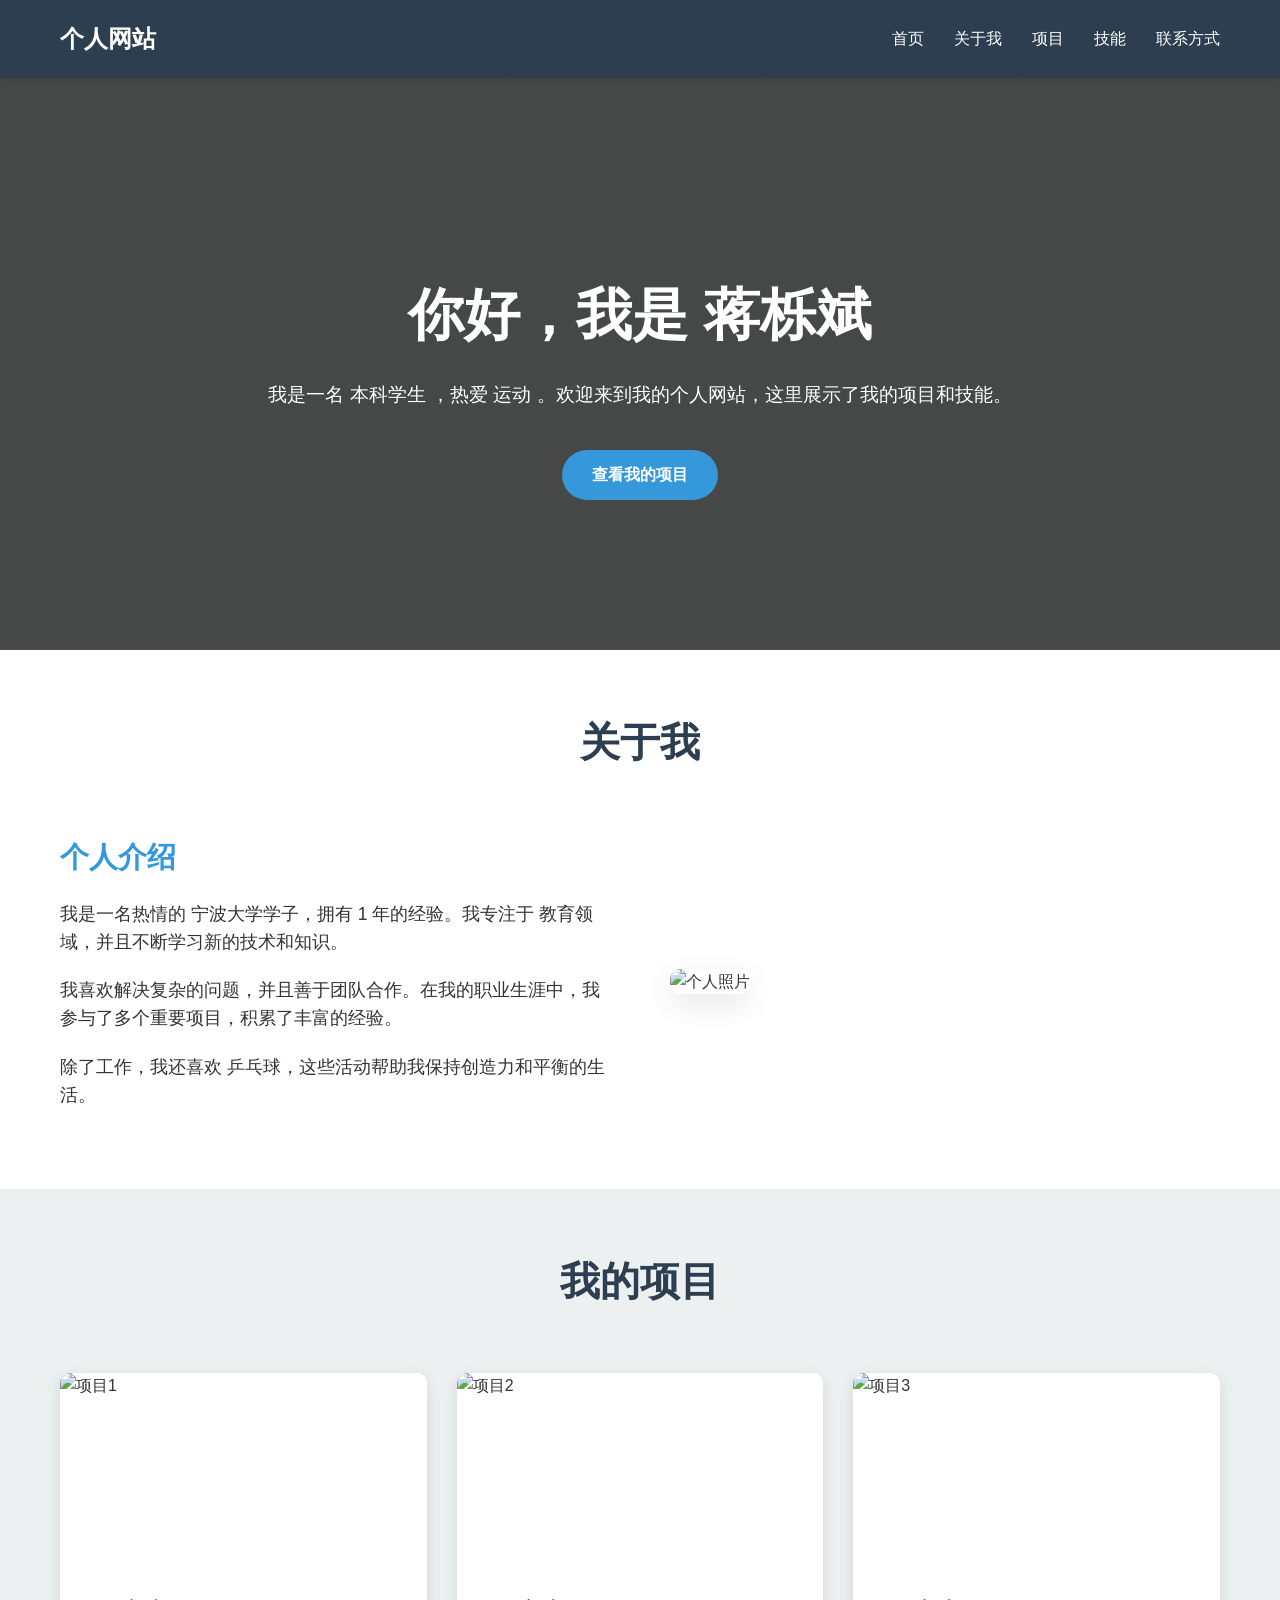
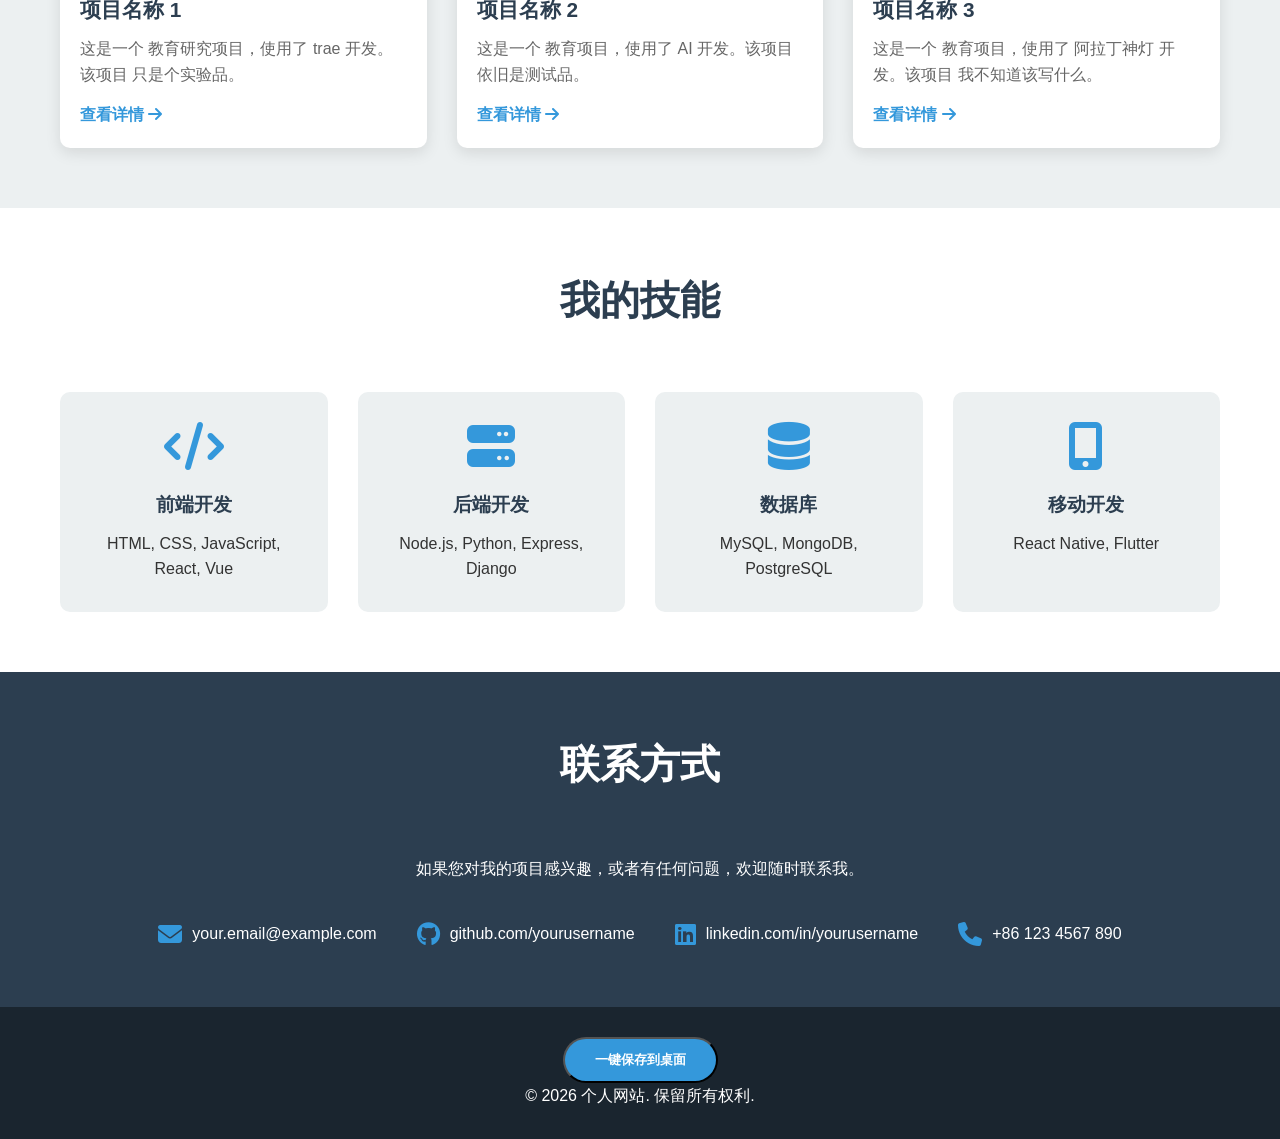
==== index.html @ dbbd9ff9 "Add files via upload" ====
<!DOCTYPE html>
<html lang="zh-CN">
<head>
    <meta charset="UTF-8">
    <meta name="viewport" content="width=device-width, initial-scale=1.0">
    <title>个人网站</title>
    <style>
        :root {
            --primary-color: #3498db;
            --secondary-color: #2ecc71;
            --dark-color: #2c3e50;
            --light-color: #ecf0f1;
            --text-color: #333;
            --section-padding: 60px 0;
        }
        * {
            margin: 0;
            padding: 0;
            box-sizing: border-box;
        }
        body {
            font-family: 'Segoe UI', Tahoma, Geneva, Verdana, sans-serif;
            line-height: 1.6;
            color: var(--text-color);
            background-color: var(--light-color);
        }
        .container {
            max-width: 1200px;
            margin: 0 auto;
            padding: 0 20px;
        }
        header {
            background-color: var(--dark-color);
            color: white;
            padding: 20px 0;
            position: fixed;
            width: 100%;
            top: 0;
            z-index: 1000;
            box-shadow: 0 2px 10px rgba(0,0,0,0.1);
        }
        nav {
            display: flex;
            justify-content: space-between;
            align-items: center;
        }
        .logo {
            font-size: 1.5rem;
            font-weight: bold;
        }
        .nav-links {
            display: flex;
            list-style: none;
        }
        .nav-links li {
            margin-left: 30px;
        }
        .nav-links a {
            color: white;
            text-decoration: none;
            transition: color 0.3s ease;
        }
        .nav-links a:hover {
            color: var(--primary-color);
        }
        .hero {
            background: linear-gradient(rgba(0,0,0,0.7), rgba(0,0,0,0.7)), url('https://trae-api-cn.mchost.guru/api/ide/v1/text_to_image?prompt=modern%20minimalist%20personal%20website%20background&image_size=landscape_16_9');
            background-size: cover;
            background-position: center;
            color: white;
            text-align: center;
            padding: 200px 0 150px;
            margin-top: 70px;
        }
        .hero h1 {
            font-size: 3.5rem;
            margin-bottom: 20px;
        }
        .hero p {
            font-size: 1.2rem;
            margin-bottom: 40px;
            max-width: 800px;
            margin-left: auto;
            margin-right: auto;
        }
        .btn {
            display: inline-block;
            background-color: var(--primary-color);
            color: white;
            padding: 12px 30px;
            border-radius: 50px;
            text-decoration: none;
            font-weight: bold;
            transition: all 0.3s ease;
        }
        .btn:hover {
            background-color: #2980b9;
            transform: translateY(-3px);
            box-shadow: 0 5px 15px rgba(0,0,0,0.2);
        }
        section {
            padding: var(--section-padding);
        }
        .section-title {
            text-align: center;
            font-size: 2.5rem;
            margin-bottom: 60px;
            color: var(--dark-color);
        }
        .about {
            background-color: white;
        }
        .about-content {
            display: flex;
            align-items: center;
            gap: 60px;
        }
        .about-text {
            flex: 1;
        }
        .about-text h3 {
            font-size: 1.8rem;
            margin-bottom: 20px;
            color: var(--primary-color);
        }
        .about-text p {
            margin-bottom: 20px;
            font-size: 1.1rem;
        }
        .about-image {
            flex: 1;
        }
        .about-image img {
            width: 100%;
            border-radius: 10px;
            box-shadow: 0 10px 30px rgba(0,0,0,0.1);
        }
        .projects {
            background-color: var(--light-color);
        }
        .projects-grid {
            display: grid;
            grid-template-columns: repeat(auto-fit, minmax(300px, 1fr));
            gap: 30px;
        }
        .project-card {
            background-color: white;
            border-radius: 10px;
            overflow: hidden;
            box-shadow: 0 5px 15px rgba(0,0,0,0.1);
            transition: transform 0.3s ease;
        }
        .project-card:hover {
            transform: translateY(-10px);
        }
        .project-image {
            height: 200px;
            overflow: hidden;
        }
        .project-image img {
            width: 100%;
            height: 100%;
            object-fit: cover;
            transition: transform 0.3s ease;
        }
        .project-card:hover .project-image img {
            transform: scale(1.1);
        }
        .project-content {
            padding: 20px;
        }
        .project-content h3 {
            font-size: 1.3rem;
            margin-bottom: 10px;
            color: var(--dark-color);
        }
        .project-content p {
            margin-bottom: 15px;
            color: #666;
        }
        .project-link {
            display: inline-block;
            color: var(--primary-color);
            text-decoration: none;
            font-weight: bold;
            transition: color 0.3s ease;
        }
        .project-link:hover {
            color: #2980b9;
        }
        .skills {
            background-color: white;
        }
        .skills-grid {
            display: grid;
            grid-template-columns: repeat(auto-fit, minmax(200px, 1fr));
            gap: 30px;
        }
        .skill-card {
            background-color: var(--light-color);
            padding: 30px;
            border-radius: 10px;
            text-align: center;
            transition: transform 0.3s ease;
        }
        .skill-card:hover {
            transform: translateY(-5px);
            box-shadow: 0 5px 15px rgba(0,0,0,0.1);
        }
        .skill-card i {
            font-size: 3rem;
            color: var(--primary-color);
            margin-bottom: 20px;
        }
        .skill-card h3 {
            font-size: 1.2rem;
            margin-bottom: 10px;
            color: var(--dark-color);
        }
        .contact {
            background-color: var(--dark-color);
            color: white;
            text-align: center;
        }
        .contact .section-title {
            color: white;
        }
        .contact-info {
            display: flex;
            justify-content: center;
            gap: 40px;
            margin-top: 40px;
            flex-wrap: wrap;
        }
        .contact-item {
            display: flex;
            align-items: center;
            gap: 10px;
        }
        .contact-item i {
            font-size: 1.5rem;
            color: var(--primary-color);
        }
        .contact-item a {
            color: white;
            text-decoration: none;
            transition: color 0.3s ease;
        }
        .contact-item a:hover {
            color: var(--primary-color);
        }
        footer {
            background-color: #1a252f;
            color: white;
            text-align: center;
            padding: 30px 0;
        }
        @media (max-width: 768px) {
            .nav-links {
                display: none;
            }
            .hero h1 {
                font-size: 2.5rem;
            }
            .about-content {
                flex-direction: column;
                text-align: center;
            }
            .contact-info {
                flex-direction: column;
                align-items: center;
            }
        }
    </style>
    <link rel="stylesheet" href="https://cdnjs.cloudflare.com/ajax/libs/font-awesome/6.4.0/css/all.min.css">
</head>
<body>
    <header>
        <nav class="container">
            <div class="logo">个人网站</div>
            <ul class="nav-links">
                <li><a href="#home">首页</a></li>
                <li><a href="#about">关于我</a></li>
                <li><a href="#projects">项目</a></li>
                <li><a href="#skills">技能</a></li>
                <li><a href="#contact">联系方式</a></li>
            </ul>
        </nav>
    </header>

    <section id="home" class="hero">
        <div class="container">
            <h1>你好，我是 蒋栎斌 </h1>
            <p>我是一名 本科学生 ，热爱 运动 。欢迎来到我的个人网站，这里展示了我的项目和技能。</p>
            <a href="#projects" class="btn">查看我的项目</a>
        </div>
    </section>

    <section id="about" class="about">
        <div class="container">
            <h2 class="section-title">关于我</h2>
            <div class="about-content">
                <div class="about-text">
                    <h3>个人介绍</h3>
                    <p>我是一名热情的 宁波大学学子，拥有 1 年的经验。我专注于 教育领域，并且不断学习新的技术和知识。</p>
                    <p>我喜欢解决复杂的问题，并且善于团队合作。在我的职业生涯中，我参与了多个重要项目，积累了丰富的经验。</p>
                    <p>除了工作，我还喜欢 乒乓球，这些活动帮助我保持创造力和平衡的生活。</p>
                </div>
                <div class="about-image">
                    <img src="https://trae-api-cn.mchost.guru/api/ide/v1/text_to_image?prompt=professional%20portrait%20of%20a%20developer&image_size=square" alt="个人照片">
                </div>
            </div>
        </div>
    </section>

    <section id="projects" class="projects">
        <div class="container">
            <h2 class="section-title">我的项目</h2>
            <div class="projects-grid">
                <div class="project-card">
                    <div class="project-image">
                        <img src="https://trae-api-cn.mchost.guru/api/ide/v1/text_to_image?prompt=web%20development%20project%20screenshot&image_size=landscape_4_3" alt="项目1">
                    </div>
                    <div class="project-content">
                        <h3>项目名称 1</h3>
                        <p>这是一个 教育研究项目，使用了 trae 开发。该项目 只是个实验品。</p>
                        <a href="#" class="project-link">查看详情 <i class="fas fa-arrow-right"></i></a>
                    </div>
                </div>
                <div class="project-card">
                    <div class="project-image">
                        <img src="https://trae-api-cn.mchost.guru/api/ide/v1/text_to_image?prompt=mobile%20app%20project%20screenshot&image_size=landscape_4_3" alt="项目2">
                    </div>
                    <div class="project-content">
                        <h3>项目名称 2</h3>
                        <p>这是一个 教育项目，使用了 AI 开发。该项目 依旧是测试品。</p>
                        <a href="#" class="project-link">查看详情 <i class="fas fa-arrow-right"></i></a>
                    </div>
                </div>
                <div class="project-card">
                    <div class="project-image">
                        <img src="https://trae-api-cn.mchost.guru/api/ide/v1/text_to_image?prompt=data%20visualization%20project%20screenshot&image_size=landscape_4_3" alt="项目3">
                    </div>
                    <div class="project-content">
                        <h3>项目名称 3</h3>
                        <p>这是一个 教育项目，使用了 阿拉丁神灯 开发。该项目 我不知道该写什么。</p>
                        <a href="#" class="project-link">查看详情 <i class="fas fa-arrow-right"></i></a>
                    </div>
                </div>
            </div>
        </div>
    </section>

    <section id="skills" class="skills">
        <div class="container">
            <h2 class="section-title">我的技能</h2>
            <div class="skills-grid">
                <div class="skill-card">
                    <i class="fas fa-code"></i>
                    <h3>前端开发</h3>
                    <p>HTML, CSS, JavaScript, React, Vue</p>
                </div>
                <div class="skill-card">
                    <i class="fas fa-server"></i>
                    <h3>后端开发</h3>
                    <p>Node.js, Python, Express, Django</p>
                </div>
                <div class="skill-card">
                    <i class="fas fa-database"></i>
                    <h3>数据库</h3>
                    <p>MySQL, MongoDB, PostgreSQL</p>
                </div>
                <div class="skill-card">
                    <i class="fas fa-mobile-alt"></i>
                    <h3>移动开发</h3>
                    <p>React Native, Flutter</p>
                </div>
            </div>
        </div>
    </section>

    <section id="contact" class="contact">
        <div class="container">
            <h2 class="section-title">联系方式</h2>
            <p>如果您对我的项目感兴趣，或者有任何问题，欢迎随时联系我。</p>
            <div class="contact-info">
                <div class="contact-item">
                    <i class="fas fa-envelope"></i>
                    <a href="mailto:256000476@nbu.edu.cn">your.email@example.com</a>
                </div>
                <div class="contact-item">
                    <i class="fab fa-github"></i>
                    <a href="https://github.com/Bin-nbu" target="_blank">github.com/yourusername</a>
                </div>
                <div class="contact-item">
                    <i class="fab fa-linkedin"></i>
                    <a href="https://linkedin.com/in/yourusername" target="_blank">linkedin.com/in/yourusername</a>
                </div>
                <div class="contact-item">
                    <i class="fas fa-phone"></i>
                    <a href="tel:+8613486083712">+86 123 4567 890</a>
                </div>
            </div>
        </div>
    </section>

    <footer>
        <div class="container">
            <button id="saveToDesktop" class="btn">一键保存到桌面</button>
            <p>&copy; 2026 个人网站. 保留所有权利.</p>
        </div>
    </footer>

    <script>
        // 平滑滚动
        document.querySelectorAll('a[href^="#"]').forEach(anchor => {
            anchor.addEventListener('click', function (e) {
                e.preventDefault();
                document.querySelector(this.getAttribute('href')).scrollIntoView({
                    behavior: 'smooth'
                });
            });
        });

        // 导航栏滚动效果
        window.addEventListener('scroll', function() {
            const header = document.querySelector('header');
            if (window.scrollY > 100) {
                header.style.backgroundColor = 'rgba(44, 62, 80, 0.95)';
            } else {
                header.style.backgroundColor = 'var(--dark-color)';
            }
        });
    </script>
</body>
</html>
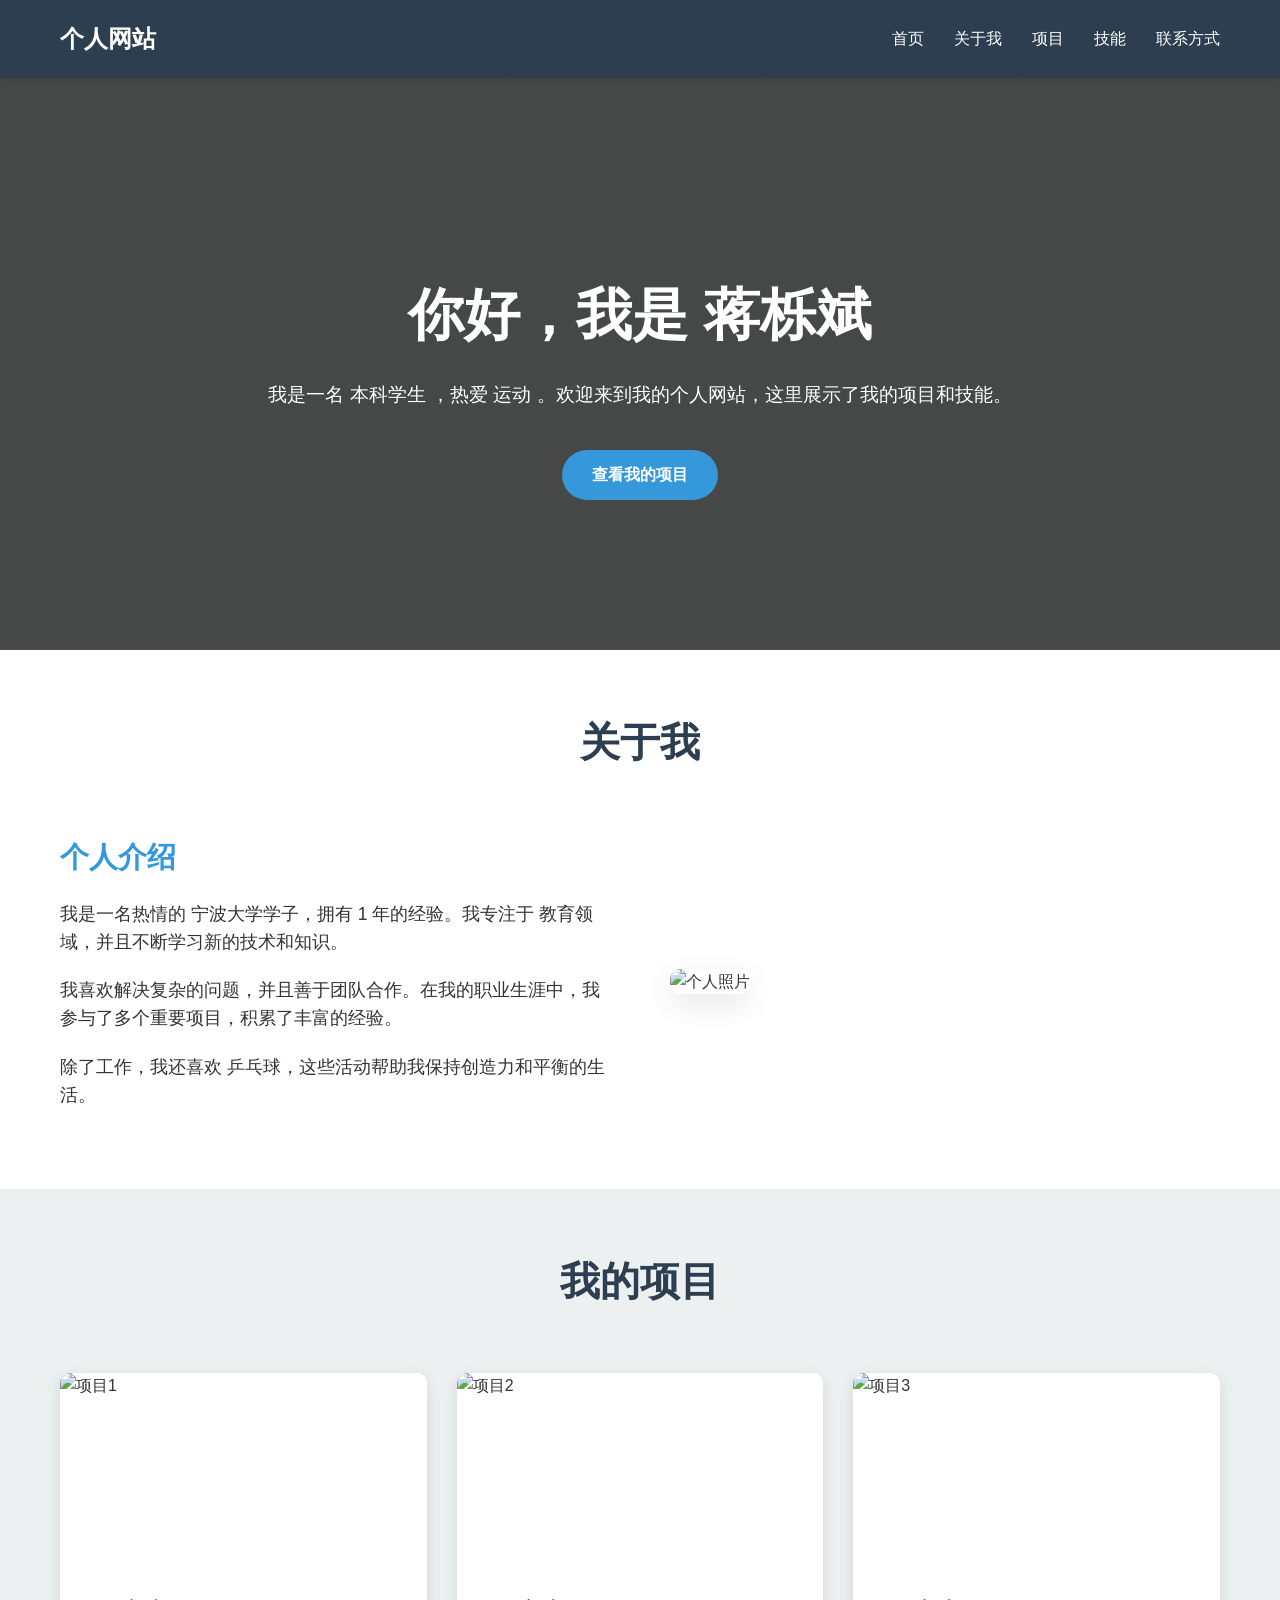
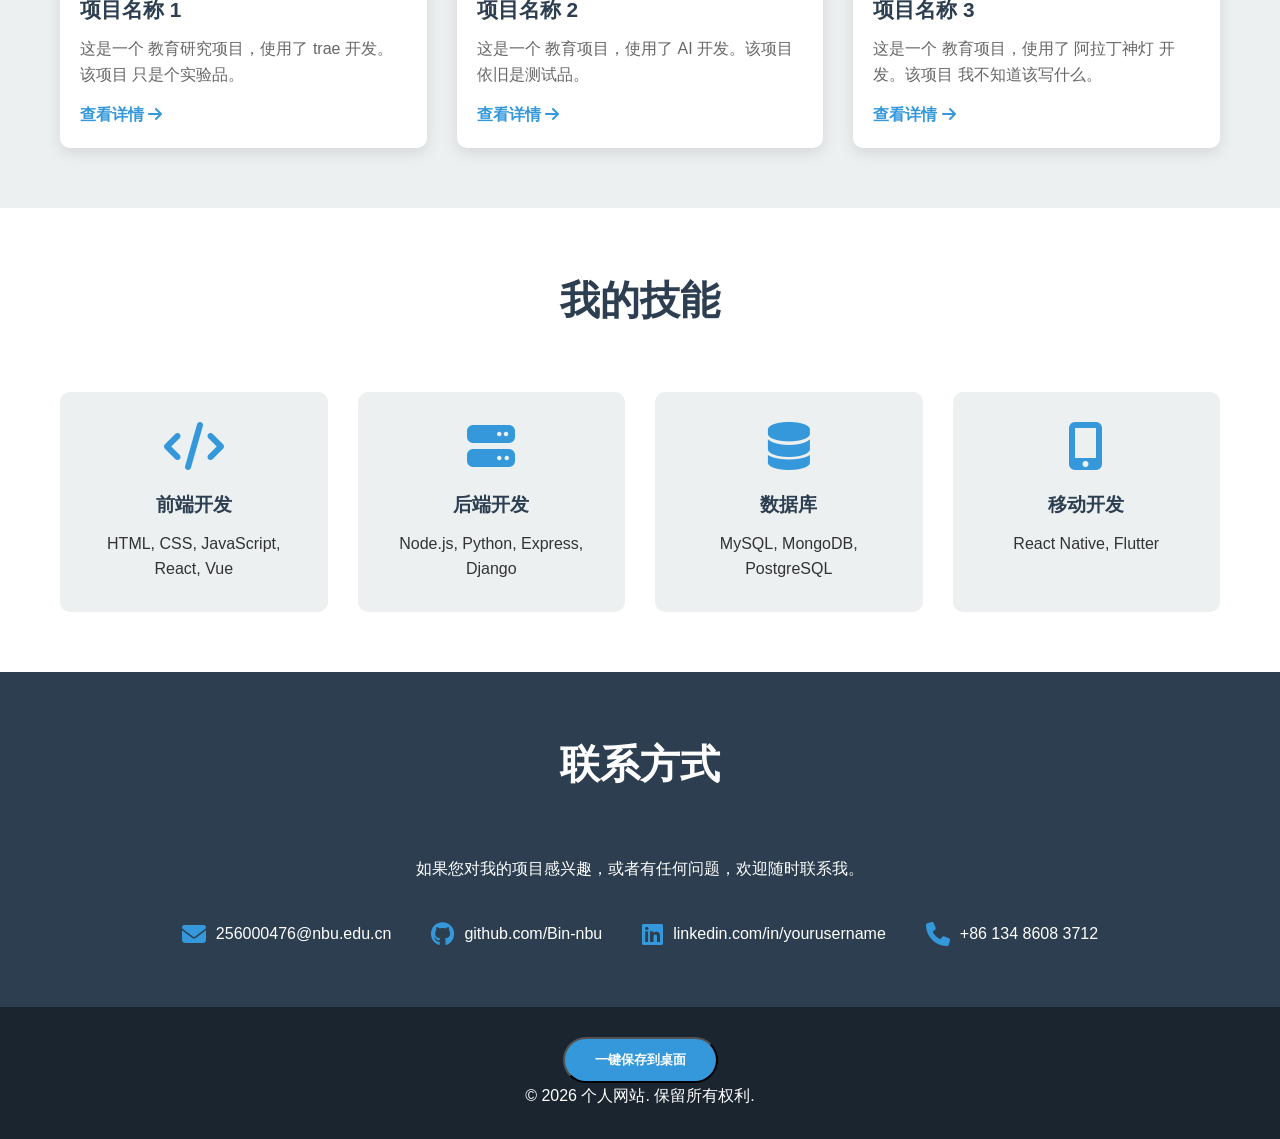
==== commit 9dc73731: "Update index.html" ====
--- a/index.html
+++ b/index.html
@@ -386,11 +386,11 @@
             <div class="contact-info">
                 <div class="contact-item">
                     <i class="fas fa-envelope"></i>
-                    <a href="mailto:256000476@nbu.edu.cn">your.email@example.com</a>
+                    <a href="mailto:your.email@example.com">256000476@nbu.edu.cn</a>
                 </div>
                 <div class="contact-item">
                     <i class="fab fa-github"></i>
-                    <a href="https://github.com/Bin-nbu" target="_blank">github.com/yourusername</a>
+                    <a href="https://github.com/yourusername" target="_blank">github.com/Bin-nbu</a>
                 </div>
                 <div class="contact-item">
                     <i class="fab fa-linkedin"></i>
@@ -398,7 +398,7 @@
                 </div>
                 <div class="contact-item">
                     <i class="fas fa-phone"></i>
-                    <a href="tel:+8613486083712">+86 123 4567 890</a>
+                    <a href="tel:+861234567890">+86 134 8608 3712</a>
                 </div>
             </div>
         </div>
@@ -433,4 +433,4 @@
         });
     </script>
 </body>
-</html>+</html>
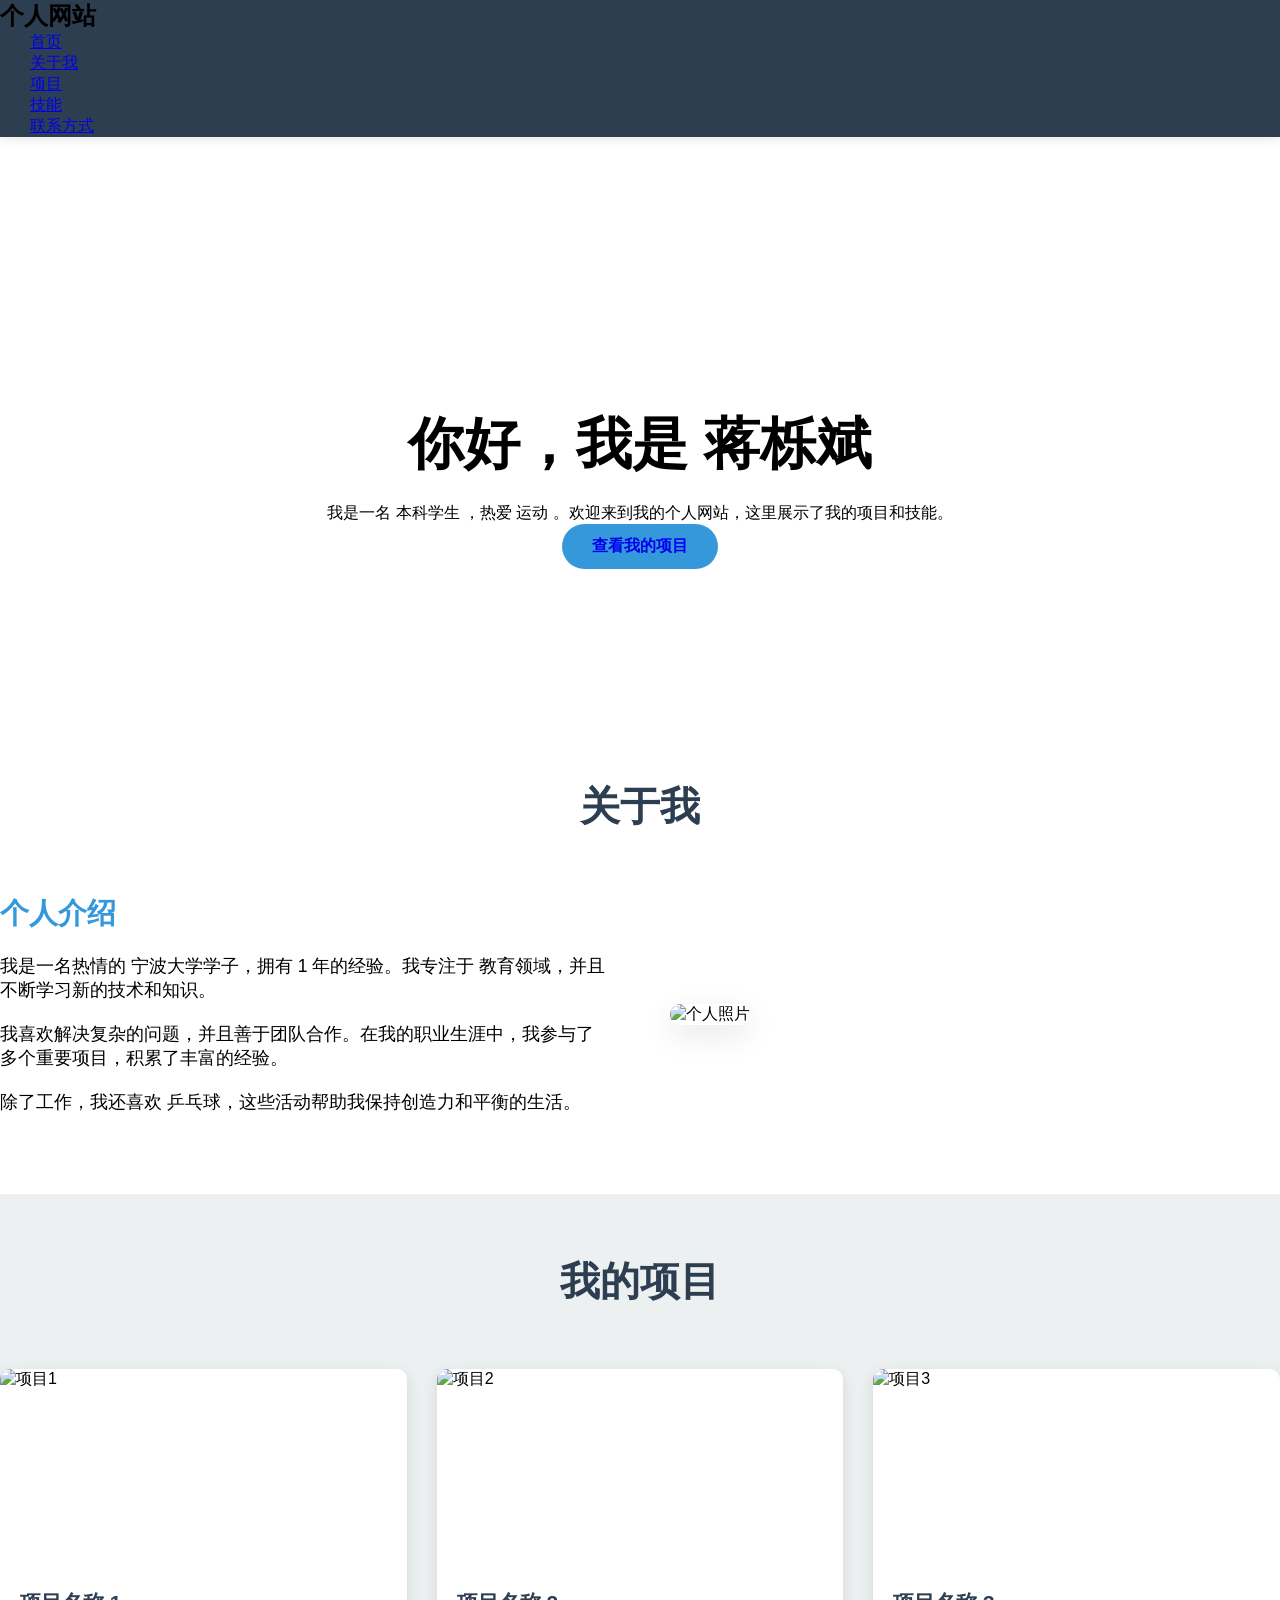
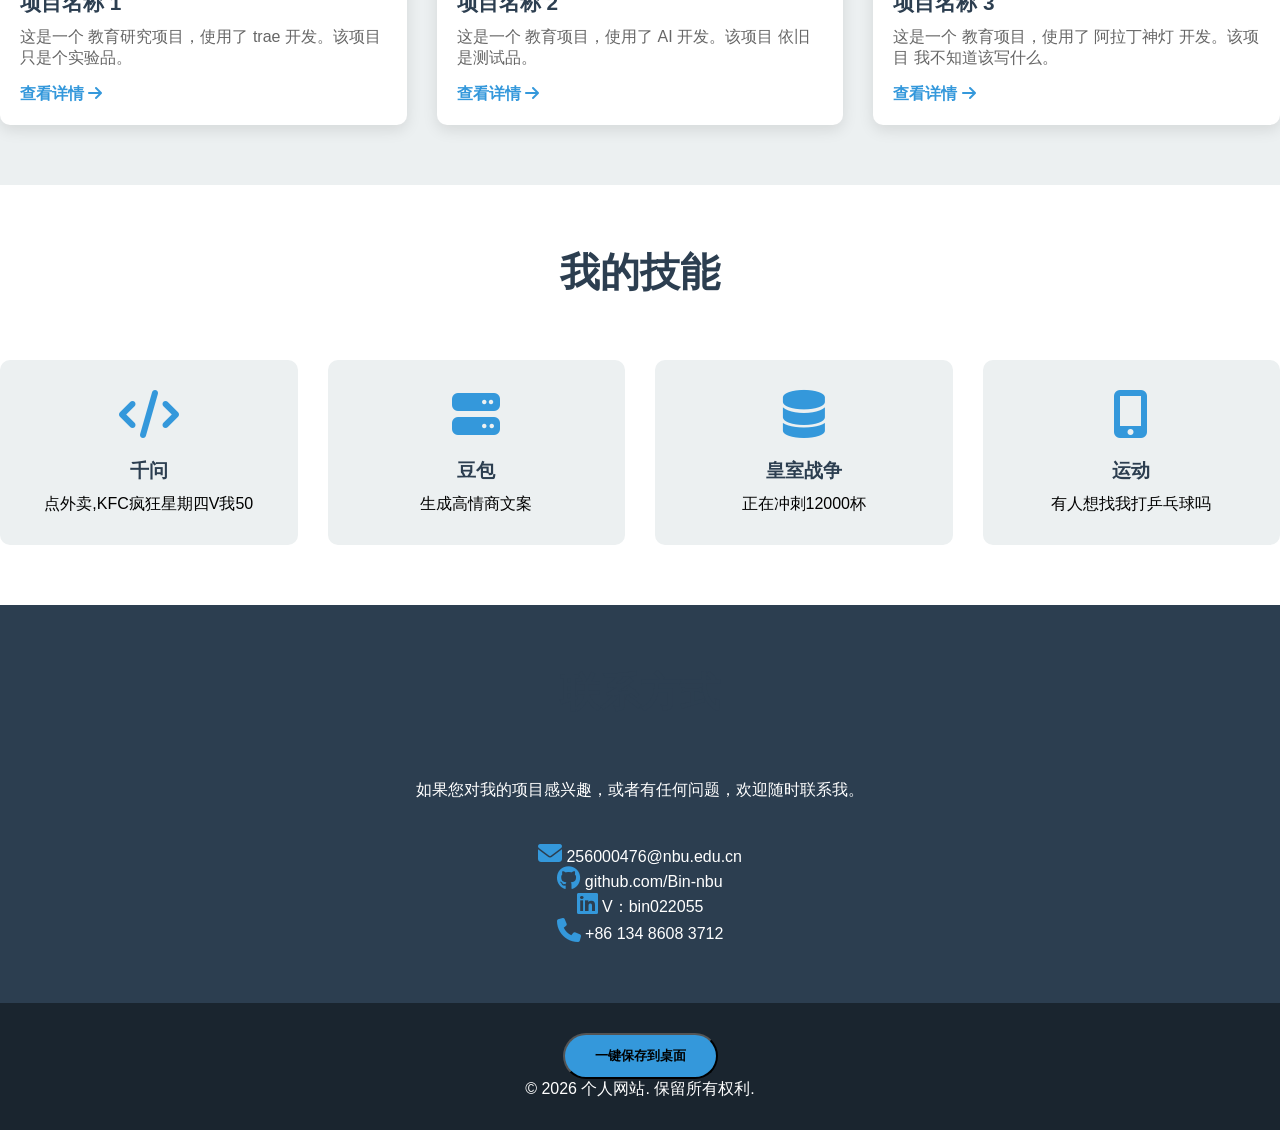
==== commit 27591240: "Update index.html" ====
--- a/index.html
+++ b/index.html
@@ -20,43 +20,43 @@
         }
         body {
             font-family: 'Segoe UI', Tahoma, Geneva, Verdana, sans-serif;
-            line-height: 1.6;
-            color: var(--text-color);
-            background-color: var(--light-color);
-        }
-        .container {
-            max-width: 1200px;
-            margin: 0 auto;
+            : 1.6;
+            颜色: var(--text-color);
+            背景颜色: var(--light-color);
+        }
+        .容器 {
+            最大宽度: 1200像素;
+            边距: 0 自动;
             padding: 0 20px;
         }
         header {
             background-color: var(--dark-color);
-            color: white;
-            padding: 20px 0;
-            position: fixed;
-            width: 100%;
-            top: 0;
+            : 白色;
+            填充: 20像素 0;
+            位置: 固定;
+            宽度: 100%;
+            顶部: 0;
             z-index: 1000;
             box-shadow: 0 2px 10px rgba(0,0,0,0.1);
         }
-        nav {
-            display: flex;
+        导航 {
+            显示: flex;
             justify-content: space-between;
-            align-items: center;
+            对齐方式: 居中;
         }
         .logo {
             font-size: 1.5rem;
             font-weight: bold;
         }
         .nav-links {
-            display: flex;
+            显示: flex;
             list-style: none;
         }
         .nav-links li {
             margin-left: 30px;
         }
-        .nav-links a {
-            color: white;
+        .导航链接 a {
+            颜色: 白色;
             text-decoration: none;
             transition: color 0.3s ease;
         }
@@ -64,10 +64,10 @@
             color: var(--primary-color);
         }
         .hero {
-            background: linear-gradient(rgba(0,0,0,0.7), rgba(0,0,0,0.7)), url('https://trae-api-cn.mchost.guru/api/ide/v1/text_to_image?prompt=modern%20minimalist%20personal%20website%20background&image_size=landscape_16_9');
+            背景: linear-gradient(rgba(0,0,0,0.7), rgba(0,0,0,0.7)), url('https://trae-api-cn.mchost.guru/api/ide/v1/text_to_image?prompt=现代简约个人网站背景&image_size=landscape_16_9');
             background-size: cover;
             background-position: center;
-            color: white;
+            颜色: 白色;
             text-align: center;
             padding: 200px 0 150px;
             margin-top: 70px;
@@ -77,16 +77,16 @@
             margin-bottom: 20px;
         }
         .hero p {
-            font-size: 1.2rem;
-            margin-bottom: 40px;
-            max-width: 800px;
+            字体大小: 1.2rem;
+            下边距: 40px;
+            最大宽度: 800px;
             margin-left: auto;
             margin-right: auto;
         }
         .btn {
             display: inline-block;
             background-color: var(--primary-color);
-            color: white;
+            颜色: 白色;
             padding: 12px 30px;
             border-radius: 50px;
             text-decoration: none;
@@ -223,18 +223,18 @@
             text-align: center;
         }
         .contact .section-title {
-            color: white;
+            颜色: 白色;
         }
         .contact-info {
-            display: flex;
+            显示: flex;
             justify-content: center;
             gap: 40px;
             margin-top: 40px;
             flex-wrap: wrap;
         }
         .contact-item {
-            display: flex;
-            align-items: center;
+            显示: flex;
+            对齐方式: 居中;
             gap: 10px;
         }
         .contact-item i {
@@ -357,23 +357,23 @@
             <div class="skills-grid">
                 <div class="skill-card">
                     <i class="fas fa-code"></i>
-                    <h3>前端开发</h3>
-                    <p>HTML, CSS, JavaScript, React, Vue</p>
+                    <h3>千问</h3>
+                    <p>点外卖,KFC疯狂星期四V我50</p>
                 </div>
                 <div class="skill-card">
                     <i class="fas fa-server"></i>
-                    <h3>后端开发</h3>
-                    <p>Node.js, Python, Express, Django</p>
+                    <h3>豆包</h3>
+                    <p>生成高情商文案</p>
                 </div>
                 <div class="skill-card">
                     <i class="fas fa-database"></i>
-                    <h3>数据库</h3>
-                    <p>MySQL, MongoDB, PostgreSQL</p>
+                    <h3>皇室战争</h3>
+                    <p>正在冲刺12000杯</p>
                 </div>
                 <div class="skill-card">
                     <i class="fas fa-mobile-alt"></i>
-                    <h3>移动开发</h3>
-                    <p>React Native, Flutter</p>
+                    <h3>运动</h3>
+                    <p>有人想找我打乒乓球吗</p>
                 </div>
             </div>
         </div>
@@ -394,7 +394,7 @@
                 </div>
                 <div class="contact-item">
                     <i class="fab fa-linkedin"></i>
-                    <a href="https://linkedin.com/in/yourusername" target="_blank">linkedin.com/in/yourusername</a>
+                    <a href="https://linkedin.com/in/yourusername" target="_blank">V：bin022055</a>
                 </div>
                 <div class="contact-item">
                     <i class="fas fa-phone"></i>
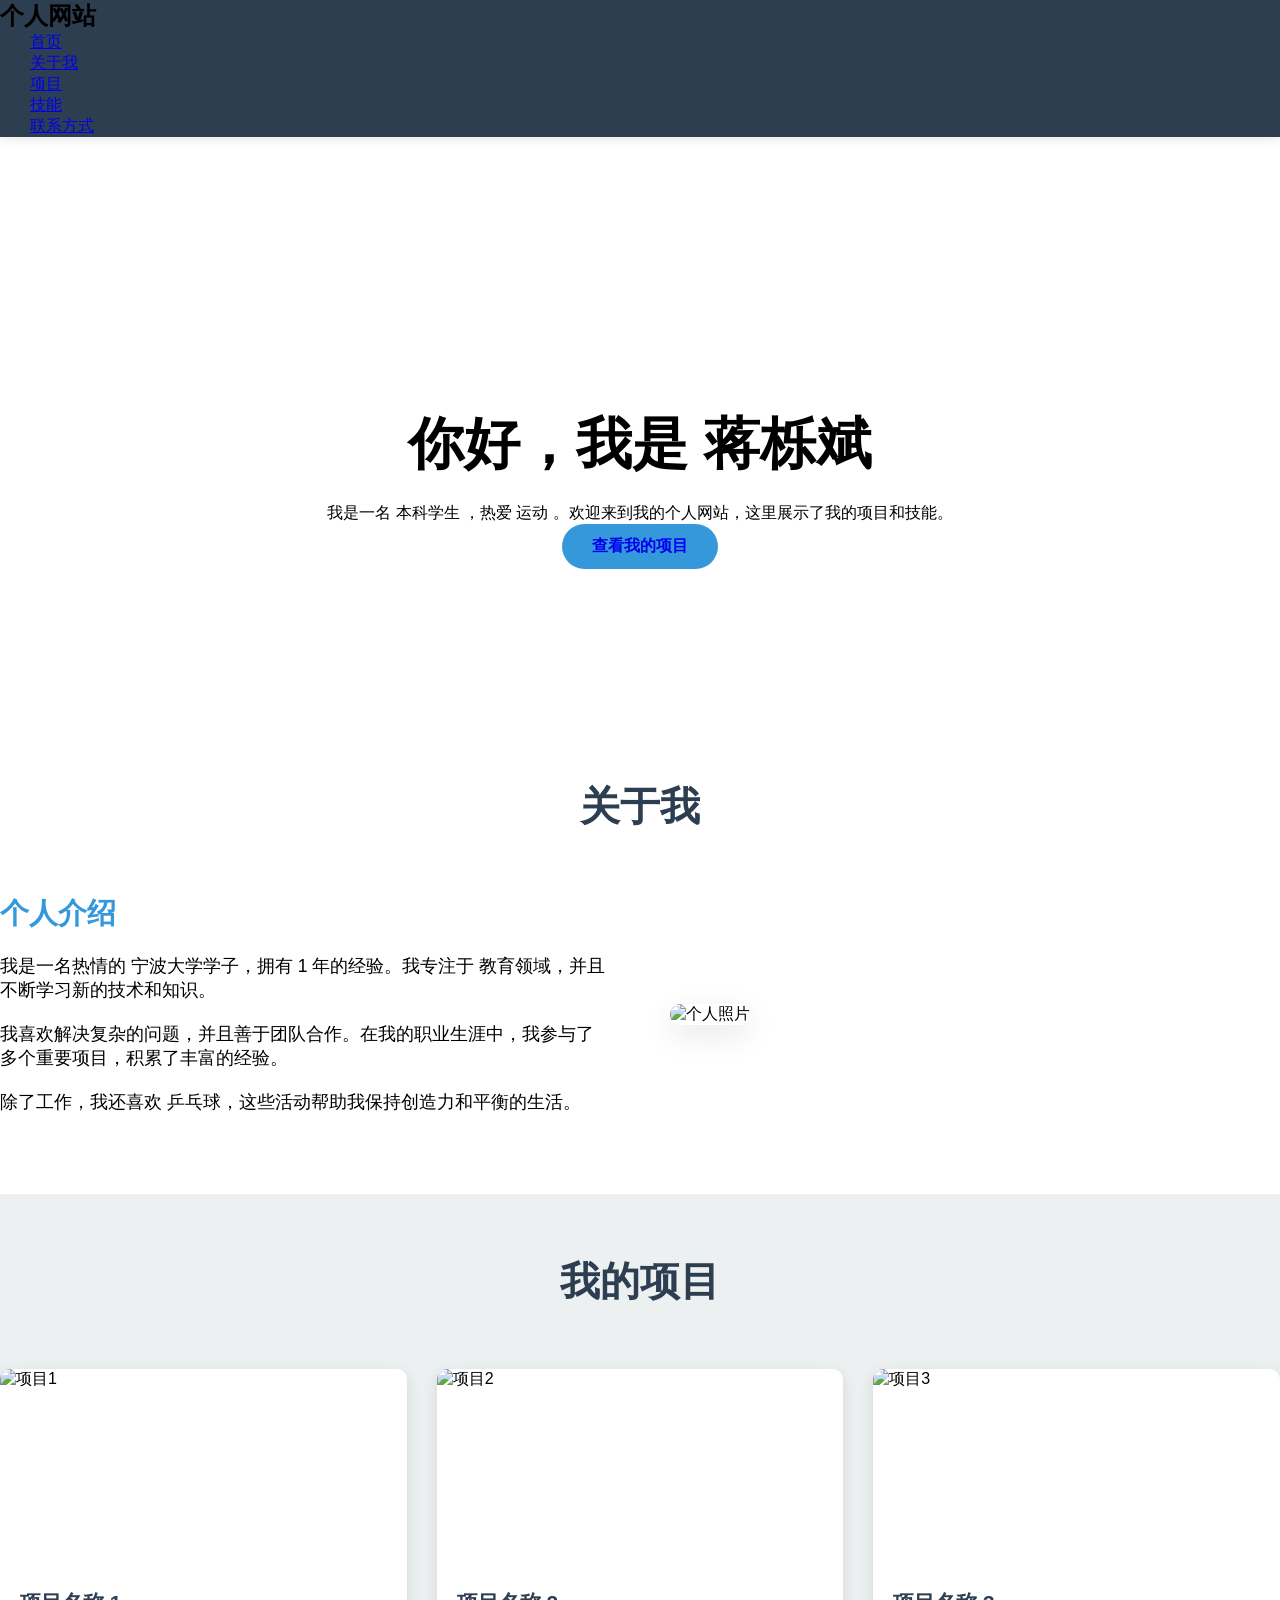
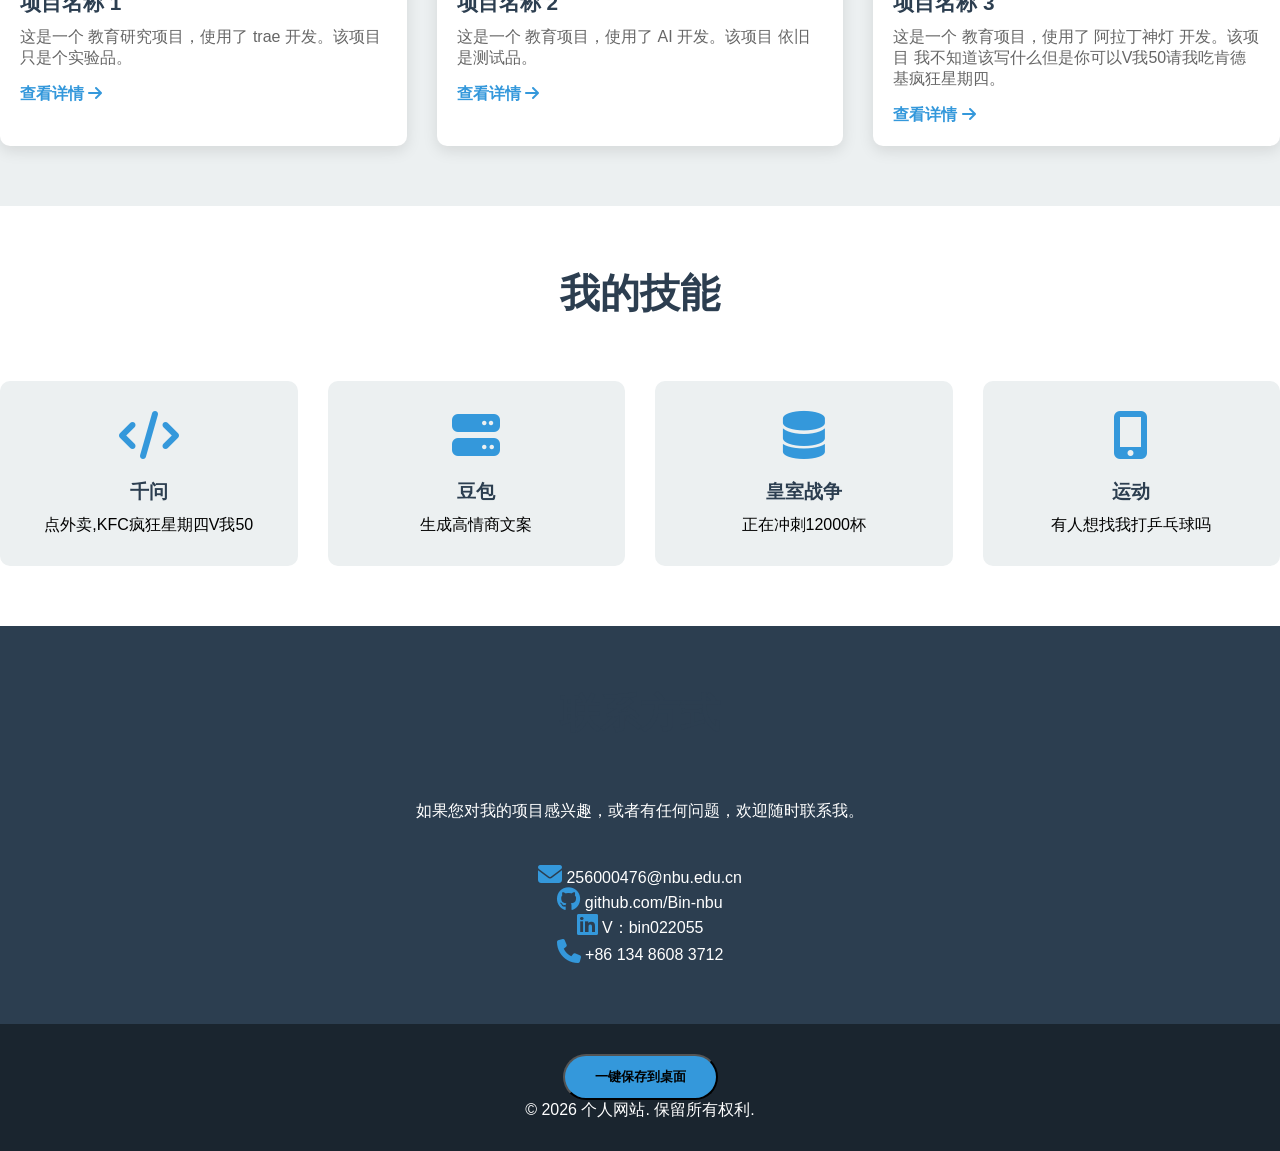
==== commit e8c15db7: "Update index.html" ====
--- a/index.html
+++ b/index.html
@@ -343,7 +343,7 @@
                     </div>
                     <div class="project-content">
                         <h3>项目名称 3</h3>
-                        <p>这是一个 教育项目，使用了 阿拉丁神灯 开发。该项目 我不知道该写什么。</p>
+                        <p>这是一个 教育项目，使用了 阿拉丁神灯 开发。该项目 我不知道该写什么但是你可以V我50请我吃肯德基疯狂星期四。</p>
                         <a href="#" class="project-link">查看详情 <i class="fas fa-arrow-right"></i></a>
                     </div>
                 </div>
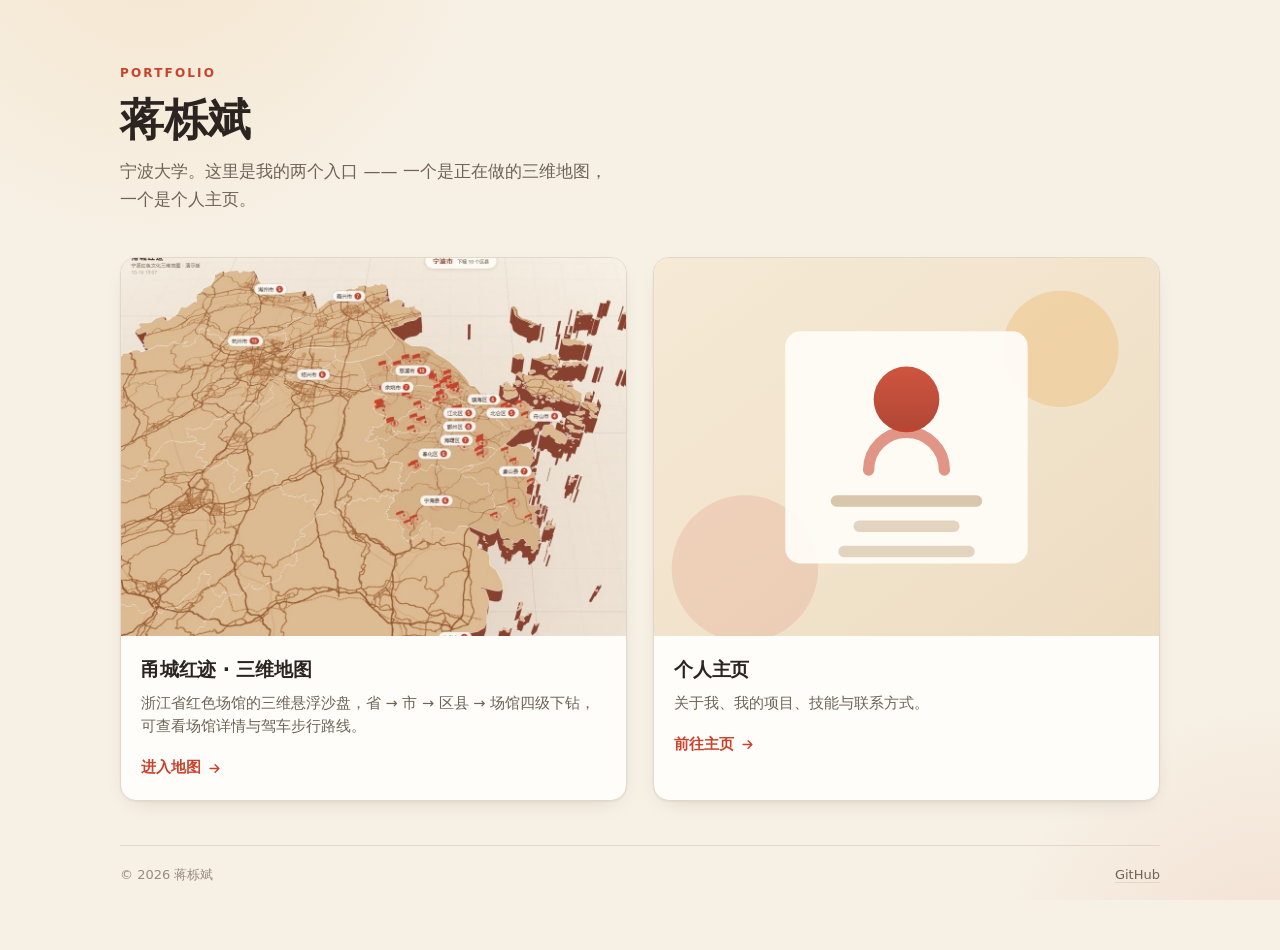
==== commit 8aeaabc8: "新增个人站入口页，并把三维地图与个人主页接进去" ====
--- a/index.html
+++ b/index.html
@@ -1,436 +1,267 @@
-<!DOCTYPE html>
-<html lang="zh-CN">
-<head>
-    <meta charset="UTF-8">
-    <meta name="viewport" content="width=device-width, initial-scale=1.0">
-    <title>个人网站</title>
-    <style>
-        :root {
-            --primary-color: #3498db;
-            --secondary-color: #2ecc71;
-            --dark-color: #2c3e50;
-            --light-color: #ecf0f1;
-            --text-color: #333;
-            --section-padding: 60px 0;
-        }
-        * {
-            margin: 0;
-            padding: 0;
-            box-sizing: border-box;
-        }
-        body {
-            font-family: 'Segoe UI', Tahoma, Geneva, Verdana, sans-serif;
-            : 1.6;
-            颜色: var(--text-color);
-            背景颜色: var(--light-color);
-        }
-        .容器 {
-            最大宽度: 1200像素;
-            边距: 0 自动;
-            padding: 0 20px;
-        }
-        header {
-            background-color: var(--dark-color);
-            : 白色;
-            填充: 20像素 0;
-            位置: 固定;
-            宽度: 100%;
-            顶部: 0;
-            z-index: 1000;
-            box-shadow: 0 2px 10px rgba(0,0,0,0.1);
-        }
-        导航 {
-            显示: flex;
-            justify-content: space-between;
-            对齐方式: 居中;
-        }
-        .logo {
-            font-size: 1.5rem;
-            font-weight: bold;
-        }
-        .nav-links {
-            显示: flex;
-            list-style: none;
-        }
-        .nav-links li {
-            margin-left: 30px;
-        }
-        .导航链接 a {
-            颜色: 白色;
-            text-decoration: none;
-            transition: color 0.3s ease;
-        }
-        .nav-links a:hover {
-            color: var(--primary-color);
-        }
-        .hero {
-            背景: linear-gradient(rgba(0,0,0,0.7), rgba(0,0,0,0.7)), url('https://trae-api-cn.mchost.guru/api/ide/v1/text_to_image?prompt=现代简约个人网站背景&image_size=landscape_16_9');
-            background-size: cover;
-            background-position: center;
-            颜色: 白色;
-            text-align: center;
-            padding: 200px 0 150px;
-            margin-top: 70px;
-        }
-        .hero h1 {
-            font-size: 3.5rem;
-            margin-bottom: 20px;
-        }
-        .hero p {
-            字体大小: 1.2rem;
-            下边距: 40px;
-            最大宽度: 800px;
-            margin-left: auto;
-            margin-right: auto;
-        }
-        .btn {
-            display: inline-block;
-            background-color: var(--primary-color);
-            颜色: 白色;
-            padding: 12px 30px;
-            border-radius: 50px;
-            text-decoration: none;
-            font-weight: bold;
-            transition: all 0.3s ease;
-        }
-        .btn:hover {
-            background-color: #2980b9;
-            transform: translateY(-3px);
-            box-shadow: 0 5px 15px rgba(0,0,0,0.2);
-        }
-        section {
-            padding: var(--section-padding);
-        }
-        .section-title {
-            text-align: center;
-            font-size: 2.5rem;
-            margin-bottom: 60px;
-            color: var(--dark-color);
-        }
-        .about {
-            background-color: white;
-        }
-        .about-content {
-            display: flex;
-            align-items: center;
-            gap: 60px;
-        }
-        .about-text {
-            flex: 1;
-        }
-        .about-text h3 {
-            font-size: 1.8rem;
-            margin-bottom: 20px;
-            color: var(--primary-color);
-        }
-        .about-text p {
-            margin-bottom: 20px;
-            font-size: 1.1rem;
-        }
-        .about-image {
-            flex: 1;
-        }
-        .about-image img {
-            width: 100%;
-            border-radius: 10px;
-            box-shadow: 0 10px 30px rgba(0,0,0,0.1);
-        }
-        .projects {
-            background-color: var(--light-color);
-        }
-        .projects-grid {
-            display: grid;
-            grid-template-columns: repeat(auto-fit, minmax(300px, 1fr));
-            gap: 30px;
-        }
-        .project-card {
-            background-color: white;
-            border-radius: 10px;
-            overflow: hidden;
-            box-shadow: 0 5px 15px rgba(0,0,0,0.1);
-            transition: transform 0.3s ease;
-        }
-        .project-card:hover {
-            transform: translateY(-10px);
-        }
-        .project-image {
-            height: 200px;
-            overflow: hidden;
-        }
-        .project-image img {
-            width: 100%;
-            height: 100%;
-            object-fit: cover;
-            transition: transform 0.3s ease;
-        }
-        .project-card:hover .project-image img {
-            transform: scale(1.1);
-        }
-        .project-content {
-            padding: 20px;
-        }
-        .project-content h3 {
-            font-size: 1.3rem;
-            margin-bottom: 10px;
-            color: var(--dark-color);
-        }
-        .project-content p {
-            margin-bottom: 15px;
-            color: #666;
-        }
-        .project-link {
-            display: inline-block;
-            color: var(--primary-color);
-            text-decoration: none;
-            font-weight: bold;
-            transition: color 0.3s ease;
-        }
-        .project-link:hover {
-            color: #2980b9;
-        }
-        .skills {
-            background-color: white;
-        }
-        .skills-grid {
-            display: grid;
-            grid-template-columns: repeat(auto-fit, minmax(200px, 1fr));
-            gap: 30px;
-        }
-        .skill-card {
-            background-color: var(--light-color);
-            padding: 30px;
-            border-radius: 10px;
-            text-align: center;
-            transition: transform 0.3s ease;
-        }
-        .skill-card:hover {
-            transform: translateY(-5px);
-            box-shadow: 0 5px 15px rgba(0,0,0,0.1);
-        }
-        .skill-card i {
-            font-size: 3rem;
-            color: var(--primary-color);
-            margin-bottom: 20px;
-        }
-        .skill-card h3 {
-            font-size: 1.2rem;
-            margin-bottom: 10px;
-            color: var(--dark-color);
-        }
-        .contact {
-            background-color: var(--dark-color);
-            color: white;
-            text-align: center;
-        }
-        .contact .section-title {
-            颜色: 白色;
-        }
-        .contact-info {
-            显示: flex;
-            justify-content: center;
-            gap: 40px;
-            margin-top: 40px;
-            flex-wrap: wrap;
-        }
-        .contact-item {
-            显示: flex;
-            对齐方式: 居中;
-            gap: 10px;
-        }
-        .contact-item i {
-            font-size: 1.5rem;
-            color: var(--primary-color);
-        }
-        .contact-item a {
-            color: white;
-            text-decoration: none;
-            transition: color 0.3s ease;
-        }
-        .contact-item a:hover {
-            color: var(--primary-color);
-        }
-        footer {
-            background-color: #1a252f;
-            color: white;
-            text-align: center;
-            padding: 30px 0;
-        }
-        @media (max-width: 768px) {
-            .nav-links {
-                display: none;
-            }
-            .hero h1 {
-                font-size: 2.5rem;
-            }
-            .about-content {
-                flex-direction: column;
-                text-align: center;
-            }
-            .contact-info {
-                flex-direction: column;
-                align-items: center;
-            }
-        }
-    </style>
-    <link rel="stylesheet" href="https://cdnjs.cloudflare.com/ajax/libs/font-awesome/6.4.0/css/all.min.css">
-</head>
-<body>
-    <header>
-        <nav class="container">
-            <div class="logo">个人网站</div>
-            <ul class="nav-links">
-                <li><a href="#home">首页</a></li>
-                <li><a href="#about">关于我</a></li>
-                <li><a href="#projects">项目</a></li>
-                <li><a href="#skills">技能</a></li>
-                <li><a href="#contact">联系方式</a></li>
-            </ul>
-        </nav>
-    </header>
-
-    <section id="home" class="hero">
-        <div class="container">
-            <h1>你好，我是 蒋栎斌 </h1>
-            <p>我是一名 本科学生 ，热爱 运动 。欢迎来到我的个人网站，这里展示了我的项目和技能。</p>
-            <a href="#projects" class="btn">查看我的项目</a>
-        </div>
-    </section>
-
-    <section id="about" class="about">
-        <div class="container">
-            <h2 class="section-title">关于我</h2>
-            <div class="about-content">
-                <div class="about-text">
-                    <h3>个人介绍</h3>
-                    <p>我是一名热情的 宁波大学学子，拥有 1 年的经验。我专注于 教育领域，并且不断学习新的技术和知识。</p>
-                    <p>我喜欢解决复杂的问题，并且善于团队合作。在我的职业生涯中，我参与了多个重要项目，积累了丰富的经验。</p>
-                    <p>除了工作，我还喜欢 乒乓球，这些活动帮助我保持创造力和平衡的生活。</p>
-                </div>
-                <div class="about-image">
-                    <img src="https://trae-api-cn.mchost.guru/api/ide/v1/text_to_image?prompt=professional%20portrait%20of%20a%20developer&image_size=square" alt="个人照片">
-                </div>
-            </div>
-        </div>
-    </section>
-
-    <section id="projects" class="projects">
-        <div class="container">
-            <h2 class="section-title">我的项目</h2>
-            <div class="projects-grid">
-                <div class="project-card">
-                    <div class="project-image">
-                        <img src="https://trae-api-cn.mchost.guru/api/ide/v1/text_to_image?prompt=web%20development%20project%20screenshot&image_size=landscape_4_3" alt="项目1">
-                    </div>
-                    <div class="project-content">
-                        <h3>项目名称 1</h3>
-                        <p>这是一个 教育研究项目，使用了 trae 开发。该项目 只是个实验品。</p>
-                        <a href="#" class="project-link">查看详情 <i class="fas fa-arrow-right"></i></a>
-                    </div>
-                </div>
-                <div class="project-card">
-                    <div class="project-image">
-                        <img src="https://trae-api-cn.mchost.guru/api/ide/v1/text_to_image?prompt=mobile%20app%20project%20screenshot&image_size=landscape_4_3" alt="项目2">
-                    </div>
-                    <div class="project-content">
-                        <h3>项目名称 2</h3>
-                        <p>这是一个 教育项目，使用了 AI 开发。该项目 依旧是测试品。</p>
-                        <a href="#" class="project-link">查看详情 <i class="fas fa-arrow-right"></i></a>
-                    </div>
-                </div>
-                <div class="project-card">
-                    <div class="project-image">
-                        <img src="https://trae-api-cn.mchost.guru/api/ide/v1/text_to_image?prompt=data%20visualization%20project%20screenshot&image_size=landscape_4_3" alt="项目3">
-                    </div>
-                    <div class="project-content">
-                        <h3>项目名称 3</h3>
-                        <p>这是一个 教育项目，使用了 阿拉丁神灯 开发。该项目 我不知道该写什么但是你可以V我50请我吃肯德基疯狂星期四。</p>
-                        <a href="#" class="project-link">查看详情 <i class="fas fa-arrow-right"></i></a>
-                    </div>
-                </div>
-            </div>
-        </div>
-    </section>
-
-    <section id="skills" class="skills">
-        <div class="container">
-            <h2 class="section-title">我的技能</h2>
-            <div class="skills-grid">
-                <div class="skill-card">
-                    <i class="fas fa-code"></i>
-                    <h3>千问</h3>
-                    <p>点外卖,KFC疯狂星期四V我50</p>
-                </div>
-                <div class="skill-card">
-                    <i class="fas fa-server"></i>
-                    <h3>豆包</h3>
-                    <p>生成高情商文案</p>
-                </div>
-                <div class="skill-card">
-                    <i class="fas fa-database"></i>
-                    <h3>皇室战争</h3>
-                    <p>正在冲刺12000杯</p>
-                </div>
-                <div class="skill-card">
-                    <i class="fas fa-mobile-alt"></i>
-                    <h3>运动</h3>
-                    <p>有人想找我打乒乓球吗</p>
-                </div>
-            </div>
-        </div>
-    </section>
-
-    <section id="contact" class="contact">
-        <div class="container">
-            <h2 class="section-title">联系方式</h2>
-            <p>如果您对我的项目感兴趣，或者有任何问题，欢迎随时联系我。</p>
-            <div class="contact-info">
-                <div class="contact-item">
-                    <i class="fas fa-envelope"></i>
-                    <a href="mailto:your.email@example.com">256000476@nbu.edu.cn</a>
-                </div>
-                <div class="contact-item">
-                    <i class="fab fa-github"></i>
-                    <a href="https://github.com/yourusername" target="_blank">github.com/Bin-nbu</a>
-                </div>
-                <div class="contact-item">
-                    <i class="fab fa-linkedin"></i>
-                    <a href="https://linkedin.com/in/yourusername" target="_blank">V：bin022055</a>
-                </div>
-                <div class="contact-item">
-                    <i class="fas fa-phone"></i>
-                    <a href="tel:+861234567890">+86 134 8608 3712</a>
-                </div>
-            </div>
-        </div>
-    </section>
-
-    <footer>
-        <div class="container">
-            <button id="saveToDesktop" class="btn">一键保存到桌面</button>
-            <p>&copy; 2026 个人网站. 保留所有权利.</p>
-        </div>
-    </footer>
-
-    <script>
-        // 平滑滚动
-        document.querySelectorAll('a[href^="#"]').forEach(anchor => {
-            anchor.addEventListener('click', function (e) {
-                e.preventDefault();
-                document.querySelector(this.getAttribute('href')).scrollIntoView({
-                    behavior: 'smooth'
-                });
-            });
-        });
-
-        // 导航栏滚动效果
-        window.addEventListener('scroll', function() {
-            const header = document.querySelector('header');
-            if (window.scrollY > 100) {
-                header.style.backgroundColor = 'rgba(44, 62, 80, 0.95)';
-            } else {
-                header.style.backgroundColor = 'var(--dark-color)';
-            }
-        });
-    </script>
-</body>
-</html>
+<!DOCTYPE html>
+<html lang="zh-CN">
+<head>
+<meta charset="UTF-8">
+<meta name="viewport" content="width=device-width, initial-scale=1.0, viewport-fit=cover">
+<meta name="theme-color" content="#f7f0e4">
+<meta name="description" content="蒋栎斌的作品集入口：三维地图与个人主页。">
+<title>蒋栎斌 · 作品</title>
+<style>
+  :root {
+    /* 配色沿用三维地图那一套暖调，两处视觉语言保持一致 */
+    --paper:      #f7f0e4;   /* 宣纸米白，与地图 theme-color 同值 */
+    --paper-deep: #efe5d4;
+    --card:       #fffdf9;
+    --ink:        #2c2420;   /* 深棕墨 */
+    --ink-soft:   #6f6257;
+    --ink-faint:  #9a8c7f;
+    --line:       #e3d8c7;
+    --red:        #c9422c;   /* 主色，与地图详情面板同源 */
+    --red-deep:   #a8331f;
+    --amber:      #e8a13c;
+    --radius:     16px;
+    --shadow:     0 1px 2px rgba(44, 36, 32, .05), 0 8px 24px -12px rgba(44, 36, 32, .18);
+    --shadow-lift:0 2px 4px rgba(44, 36, 32, .06), 0 18px 40px -16px rgba(44, 36, 32, .28);
+  }
+
+  *, *::before, *::after { box-sizing: border-box; }
+
+  html { color-scheme: light; }
+
+  body {
+    margin: 0;
+    min-height: 100vh;
+    display: flex;
+    flex-direction: column;
+    justify-content: center;
+    padding: clamp(24px, 5vw, 64px) clamp(20px, 5vw, 40px);
+    background-color: var(--paper);
+    /* 极淡的暖色光晕，避免大面积纯色显得平板 */
+    background-image:
+      radial-gradient(60ch 60ch at 12% -10%, rgba(232, 161, 60, .13), transparent 70%),
+      radial-gradient(50ch 50ch at 100% 110%, rgba(201, 66, 44, .10), transparent 72%);
+    background-attachment: fixed;
+    color: var(--ink);
+    font-family: system-ui, -apple-system, "Segoe UI", "PingFang SC",
+                 "Hiragino Sans GB", "Microsoft YaHei", sans-serif;
+    font-size: 16px;
+    line-height: 1.65;
+    -webkit-font-smoothing: antialiased;
+  }
+
+  .wrap { width: 100%; max-width: 1040px; margin: 0 auto; }
+
+  /* ---------- 页头 ---------- */
+  .eyebrow {
+    margin: 0 0 10px;
+    font-size: 12px;
+    font-weight: 600;
+    letter-spacing: .18em;
+    text-transform: uppercase;
+    color: var(--red);
+  }
+
+  h1 {
+    margin: 0 0 10px;
+    font-size: clamp(30px, 5.2vw, 44px);
+    line-height: 1.2;
+    letter-spacing: -.01em;
+    font-weight: 700;
+  }
+
+  .lede {
+    margin: 0 0 clamp(28px, 4.5vw, 44px);
+    max-width: 46ch;
+    color: var(--ink-soft);
+    font-size: clamp(15px, 1.6vw, 17px);
+  }
+
+  /* ---------- 两张卡片 = 两个入口 ---------- */
+  .entries {
+    display: grid;
+    grid-template-columns: repeat(2, minmax(0, 1fr));
+    gap: clamp(16px, 2.4vw, 26px);
+  }
+
+  .entry {
+    display: flex;
+    flex-direction: column;
+    overflow: hidden;
+    border: 1px solid var(--line);
+    border-radius: var(--radius);
+    background: var(--card);
+    box-shadow: var(--shadow);
+    color: inherit;
+    text-decoration: none;              /* 整张卡片就是按钮 */
+    transition: transform .22s ease, box-shadow .22s ease, border-color .22s ease;
+  }
+
+  .entry:hover,
+  .entry:focus-visible {
+    transform: translateY(-4px);
+    border-color: rgba(201, 66, 44, .38);
+    box-shadow: var(--shadow-lift);
+  }
+
+  .entry:focus-visible {
+    outline: 3px solid var(--red);
+    outline-offset: 3px;
+  }
+
+  /* 视觉区：地图用真实截图，个人主页用同尺寸的暖色图形块 */
+  .entry__media {
+    position: relative;
+    aspect-ratio: 4 / 3;
+    background: linear-gradient(150deg, #f3e7d3, #e9d9c1);
+    overflow: hidden;
+  }
+
+  .entry__media img {
+    display: block;
+    width: 100%;
+    height: 100%;
+    object-fit: cover;
+    object-position: left center;
+  }
+
+  .entry__media svg { display: block; width: 100%; height: 100%; }
+
+  .entry__body {
+    display: flex;
+    flex-direction: column;
+    gap: 6px;
+    padding: 18px 20px 20px;
+  }
+
+  .entry__title {
+    margin: 0;
+    font-size: 19px;
+    font-weight: 700;
+    letter-spacing: -.01em;
+  }
+
+  .entry__desc {
+    margin: 0;
+    color: var(--ink-soft);
+    font-size: 14.5px;
+    line-height: 1.6;
+  }
+
+  .entry__cta {
+    margin-top: 12px;
+    display: inline-flex;
+    align-items: center;
+    gap: 6px;
+    font-size: 14.5px;
+    font-weight: 600;
+    color: var(--red);
+  }
+
+  .entry__cta svg { transition: transform .22s ease; }
+  .entry:hover .entry__cta svg,
+  .entry:focus-visible .entry__cta svg { transform: translateX(4px); }
+
+  /* ---------- 页脚 ---------- */
+  footer {
+    margin-top: clamp(28px, 4.5vw, 44px);
+    padding-top: 18px;
+    border-top: 1px solid var(--line);
+    display: flex;
+    flex-wrap: wrap;
+    gap: 8px 18px;
+    justify-content: space-between;
+    color: var(--ink-faint);
+    font-size: 13px;
+  }
+
+  footer a { color: var(--ink-soft); text-decoration: none; border-bottom: 1px solid var(--line); }
+  footer a:hover { color: var(--red); border-bottom-color: var(--red); }
+
+  /* ---------- 窄屏：单列 ---------- */
+  @media (max-width: 760px) {
+    .entries { grid-template-columns: minmax(0, 1fr); }
+  }
+
+  @media (prefers-reduced-motion: reduce) {
+    .entry, .entry__cta svg { transition: none; }
+    .entry:hover, .entry:focus-visible { transform: none; }
+  }
+</style>
+</head>
+<body>
+<div class="wrap">
+
+  <header>
+    <p class="eyebrow">Portfolio</p>
+    <h1>蒋栎斌</h1>
+    <p class="lede">宁波大学。这里是我的两个入口 —— 一个是正在做的三维地图，一个是个人主页。</p>
+  </header>
+
+  <main class="entries">
+
+    <a class="entry" href="./map/">
+      <div class="entry__media">
+        <img src="./assets/map-preview.jpg"
+             alt="甬城红迹三维地图的界面预览：浙江省地图上的道路网与红色场馆旗帜"
+             width="1040" height="780" loading="eager" decoding="async">
+      </div>
+      <div class="entry__body">
+        <h2 class="entry__title">甬城红迹 · 三维地图</h2>
+        <p class="entry__desc">浙江省红色场馆的三维悬浮沙盘，省 → 市 → 区县 → 场馆四级下钻，可查看场馆详情与驾车步行路线。</p>
+        <span class="entry__cta">进入地图
+          <svg width="15" height="15" viewBox="0 0 24 24" fill="none" stroke="currentColor"
+               stroke-width="2.4" stroke-linecap="round" stroke-linejoin="round" aria-hidden="true">
+            <path d="M5 12h13M13 6l6 6-6 6"/>
+          </svg>
+        </span>
+      </div>
+    </a>
+
+    <a class="entry" href="./profile/">
+      <div class="entry__media">
+        <!-- 纯几何图形，不用任何真实照片或生成图 -->
+        <svg viewBox="0 0 400 300" role="img" aria-label="个人主页示意图">
+          <defs>
+            <linearGradient id="g1" x1="0" y1="0" x2="1" y2="1">
+              <stop offset="0%" stop-color="#f6ead6"/>
+              <stop offset="100%" stop-color="#eddcc2"/>
+            </linearGradient>
+            <linearGradient id="g2" x1="0" y1="0" x2="0" y2="1">
+              <stop offset="0%" stop-color="#c9422c"/>
+              <stop offset="100%" stop-color="#a8331f"/>
+            </linearGradient>
+          </defs>
+          <rect width="400" height="300" fill="url(#g1)"/>
+          <circle cx="322" cy="72" r="46" fill="#e8a13c" opacity=".26"/>
+          <circle cx="72" cy="246" r="58" fill="#c9422c" opacity=".12"/>
+          <rect x="104" y="58" width="192" height="184" rx="12" fill="#fffdf9" opacity=".92"/>
+          <circle cx="200" cy="112" r="26" fill="url(#g2)" opacity=".9"/>
+          <path d="M170 168c0-16.6 13.4-30 30-30s30 13.4 30 30" fill="none" stroke="#c9422c"
+                stroke-width="9" stroke-linecap="round" opacity=".55"/>
+          <rect x="140" y="188" width="120" height="9" rx="4.5" fill="#d8c7ad"/>
+          <rect x="158" y="208" width="84" height="9" rx="4.5" fill="#e2d4be"/>
+          <rect x="146" y="228" width="108" height="9" rx="4.5" fill="#e2d4be"/>
+        </svg>
+      </div>
+      <div class="entry__body">
+        <h2 class="entry__title">个人主页</h2>
+        <p class="entry__desc">关于我、我的项目、技能与联系方式。</p>
+        <span class="entry__cta">前往主页
+          <svg width="15" height="15" viewBox="0 0 24 24" fill="none" stroke="currentColor"
+               stroke-width="2.4" stroke-linecap="round" stroke-linejoin="round" aria-hidden="true">
+            <path d="M5 12h13M13 6l6 6-6 6"/>
+          </svg>
+        </span>
+      </div>
+    </a>
+
+  </main>
+
+  <footer>
+    <span>© 2026 蒋栎斌</span>
+    <span><a href="https://github.com/Bin-nbu">GitHub</a></span>
+  </footer>
+
+</div>
+</body>
+</html>
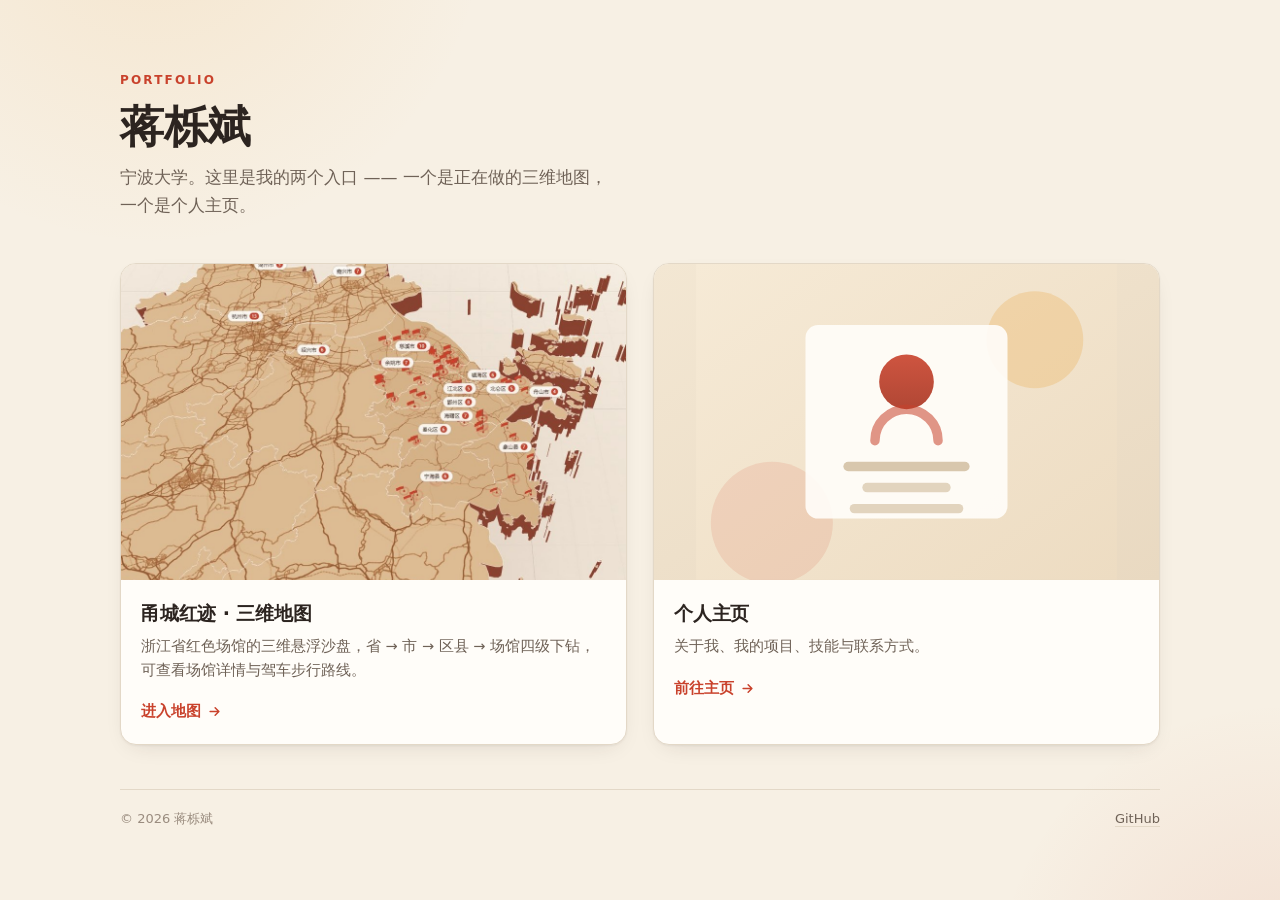
==== commit fea28023: "修正首页在 1440x900 下多出 50px 纵向滚动条：卡片图改 16:10、收窄上下留白" ====
--- a/index.html
+++ b/index.html
@@ -1,267 +1,267 @@
-<!DOCTYPE html>
-<html lang="zh-CN">
-<head>
-<meta charset="UTF-8">
-<meta name="viewport" content="width=device-width, initial-scale=1.0, viewport-fit=cover">
-<meta name="theme-color" content="#f7f0e4">
-<meta name="description" content="蒋栎斌的作品集入口：三维地图与个人主页。">
-<title>蒋栎斌 · 作品</title>
-<style>
-  :root {
-    /* 配色沿用三维地图那一套暖调，两处视觉语言保持一致 */
-    --paper:      #f7f0e4;   /* 宣纸米白，与地图 theme-color 同值 */
-    --paper-deep: #efe5d4;
-    --card:       #fffdf9;
-    --ink:        #2c2420;   /* 深棕墨 */
-    --ink-soft:   #6f6257;
-    --ink-faint:  #9a8c7f;
-    --line:       #e3d8c7;
-    --red:        #c9422c;   /* 主色，与地图详情面板同源 */
-    --red-deep:   #a8331f;
-    --amber:      #e8a13c;
-    --radius:     16px;
-    --shadow:     0 1px 2px rgba(44, 36, 32, .05), 0 8px 24px -12px rgba(44, 36, 32, .18);
-    --shadow-lift:0 2px 4px rgba(44, 36, 32, .06), 0 18px 40px -16px rgba(44, 36, 32, .28);
-  }
-
-  *, *::before, *::after { box-sizing: border-box; }
-
-  html { color-scheme: light; }
-
-  body {
-    margin: 0;
-    min-height: 100vh;
-    display: flex;
-    flex-direction: column;
-    justify-content: center;
-    padding: clamp(24px, 5vw, 64px) clamp(20px, 5vw, 40px);
-    background-color: var(--paper);
-    /* 极淡的暖色光晕，避免大面积纯色显得平板 */
-    background-image:
-      radial-gradient(60ch 60ch at 12% -10%, rgba(232, 161, 60, .13), transparent 70%),
-      radial-gradient(50ch 50ch at 100% 110%, rgba(201, 66, 44, .10), transparent 72%);
-    background-attachment: fixed;
-    color: var(--ink);
-    font-family: system-ui, -apple-system, "Segoe UI", "PingFang SC",
-                 "Hiragino Sans GB", "Microsoft YaHei", sans-serif;
-    font-size: 16px;
-    line-height: 1.65;
-    -webkit-font-smoothing: antialiased;
-  }
-
-  .wrap { width: 100%; max-width: 1040px; margin: 0 auto; }
-
-  /* ---------- 页头 ---------- */
-  .eyebrow {
-    margin: 0 0 10px;
-    font-size: 12px;
-    font-weight: 600;
-    letter-spacing: .18em;
-    text-transform: uppercase;
-    color: var(--red);
-  }
-
-  h1 {
-    margin: 0 0 10px;
-    font-size: clamp(30px, 5.2vw, 44px);
-    line-height: 1.2;
-    letter-spacing: -.01em;
-    font-weight: 700;
-  }
-
-  .lede {
-    margin: 0 0 clamp(28px, 4.5vw, 44px);
-    max-width: 46ch;
-    color: var(--ink-soft);
-    font-size: clamp(15px, 1.6vw, 17px);
-  }
-
-  /* ---------- 两张卡片 = 两个入口 ---------- */
-  .entries {
-    display: grid;
-    grid-template-columns: repeat(2, minmax(0, 1fr));
-    gap: clamp(16px, 2.4vw, 26px);
-  }
-
-  .entry {
-    display: flex;
-    flex-direction: column;
-    overflow: hidden;
-    border: 1px solid var(--line);
-    border-radius: var(--radius);
-    background: var(--card);
-    box-shadow: var(--shadow);
-    color: inherit;
-    text-decoration: none;              /* 整张卡片就是按钮 */
-    transition: transform .22s ease, box-shadow .22s ease, border-color .22s ease;
-  }
-
-  .entry:hover,
-  .entry:focus-visible {
-    transform: translateY(-4px);
-    border-color: rgba(201, 66, 44, .38);
-    box-shadow: var(--shadow-lift);
-  }
-
-  .entry:focus-visible {
-    outline: 3px solid var(--red);
-    outline-offset: 3px;
-  }
-
-  /* 视觉区：地图用真实截图，个人主页用同尺寸的暖色图形块 */
-  .entry__media {
-    position: relative;
-    aspect-ratio: 4 / 3;
-    background: linear-gradient(150deg, #f3e7d3, #e9d9c1);
-    overflow: hidden;
-  }
-
-  .entry__media img {
-    display: block;
-    width: 100%;
-    height: 100%;
-    object-fit: cover;
-    object-position: left center;
-  }
-
-  .entry__media svg { display: block; width: 100%; height: 100%; }
-
-  .entry__body {
-    display: flex;
-    flex-direction: column;
-    gap: 6px;
-    padding: 18px 20px 20px;
-  }
-
-  .entry__title {
-    margin: 0;
-    font-size: 19px;
-    font-weight: 700;
-    letter-spacing: -.01em;
-  }
-
-  .entry__desc {
-    margin: 0;
-    color: var(--ink-soft);
-    font-size: 14.5px;
-    line-height: 1.6;
-  }
-
-  .entry__cta {
-    margin-top: 12px;
-    display: inline-flex;
-    align-items: center;
-    gap: 6px;
-    font-size: 14.5px;
-    font-weight: 600;
-    color: var(--red);
-  }
-
-  .entry__cta svg { transition: transform .22s ease; }
-  .entry:hover .entry__cta svg,
-  .entry:focus-visible .entry__cta svg { transform: translateX(4px); }
-
-  /* ---------- 页脚 ---------- */
-  footer {
-    margin-top: clamp(28px, 4.5vw, 44px);
-    padding-top: 18px;
-    border-top: 1px solid var(--line);
-    display: flex;
-    flex-wrap: wrap;
-    gap: 8px 18px;
-    justify-content: space-between;
-    color: var(--ink-faint);
-    font-size: 13px;
-  }
-
-  footer a { color: var(--ink-soft); text-decoration: none; border-bottom: 1px solid var(--line); }
-  footer a:hover { color: var(--red); border-bottom-color: var(--red); }
-
-  /* ---------- 窄屏：单列 ---------- */
-  @media (max-width: 760px) {
-    .entries { grid-template-columns: minmax(0, 1fr); }
-  }
-
-  @media (prefers-reduced-motion: reduce) {
-    .entry, .entry__cta svg { transition: none; }
-    .entry:hover, .entry:focus-visible { transform: none; }
-  }
-</style>
-</head>
-<body>
-<div class="wrap">
-
-  <header>
-    <p class="eyebrow">Portfolio</p>
-    <h1>蒋栎斌</h1>
-    <p class="lede">宁波大学。这里是我的两个入口 —— 一个是正在做的三维地图，一个是个人主页。</p>
-  </header>
-
-  <main class="entries">
-
-    <a class="entry" href="./map/">
-      <div class="entry__media">
-        <img src="./assets/map-preview.jpg"
-             alt="甬城红迹三维地图的界面预览：浙江省地图上的道路网与红色场馆旗帜"
-             width="1040" height="780" loading="eager" decoding="async">
-      </div>
-      <div class="entry__body">
-        <h2 class="entry__title">甬城红迹 · 三维地图</h2>
-        <p class="entry__desc">浙江省红色场馆的三维悬浮沙盘，省 → 市 → 区县 → 场馆四级下钻，可查看场馆详情与驾车步行路线。</p>
-        <span class="entry__cta">进入地图
-          <svg width="15" height="15" viewBox="0 0 24 24" fill="none" stroke="currentColor"
-               stroke-width="2.4" stroke-linecap="round" stroke-linejoin="round" aria-hidden="true">
-            <path d="M5 12h13M13 6l6 6-6 6"/>
-          </svg>
-        </span>
-      </div>
-    </a>
-
-    <a class="entry" href="./profile/">
-      <div class="entry__media">
-        <!-- 纯几何图形，不用任何真实照片或生成图 -->
-        <svg viewBox="0 0 400 300" role="img" aria-label="个人主页示意图">
-          <defs>
-            <linearGradient id="g1" x1="0" y1="0" x2="1" y2="1">
-              <stop offset="0%" stop-color="#f6ead6"/>
-              <stop offset="100%" stop-color="#eddcc2"/>
-            </linearGradient>
-            <linearGradient id="g2" x1="0" y1="0" x2="0" y2="1">
-              <stop offset="0%" stop-color="#c9422c"/>
-              <stop offset="100%" stop-color="#a8331f"/>
-            </linearGradient>
-          </defs>
-          <rect width="400" height="300" fill="url(#g1)"/>
-          <circle cx="322" cy="72" r="46" fill="#e8a13c" opacity=".26"/>
-          <circle cx="72" cy="246" r="58" fill="#c9422c" opacity=".12"/>
-          <rect x="104" y="58" width="192" height="184" rx="12" fill="#fffdf9" opacity=".92"/>
-          <circle cx="200" cy="112" r="26" fill="url(#g2)" opacity=".9"/>
-          <path d="M170 168c0-16.6 13.4-30 30-30s30 13.4 30 30" fill="none" stroke="#c9422c"
-                stroke-width="9" stroke-linecap="round" opacity=".55"/>
-          <rect x="140" y="188" width="120" height="9" rx="4.5" fill="#d8c7ad"/>
-          <rect x="158" y="208" width="84" height="9" rx="4.5" fill="#e2d4be"/>
-          <rect x="146" y="228" width="108" height="9" rx="4.5" fill="#e2d4be"/>
-        </svg>
-      </div>
-      <div class="entry__body">
-        <h2 class="entry__title">个人主页</h2>
-        <p class="entry__desc">关于我、我的项目、技能与联系方式。</p>
-        <span class="entry__cta">前往主页
-          <svg width="15" height="15" viewBox="0 0 24 24" fill="none" stroke="currentColor"
-               stroke-width="2.4" stroke-linecap="round" stroke-linejoin="round" aria-hidden="true">
-            <path d="M5 12h13M13 6l6 6-6 6"/>
-          </svg>
-        </span>
-      </div>
-    </a>
-
-  </main>
-
-  <footer>
-    <span>© 2026 蒋栎斌</span>
-    <span><a href="https://github.com/Bin-nbu">GitHub</a></span>
-  </footer>
-
-</div>
-</body>
-</html>
+<!DOCTYPE html>
+<html lang="zh-CN">
+<head>
+<meta charset="UTF-8">
+<meta name="viewport" content="width=device-width, initial-scale=1.0, viewport-fit=cover">
+<meta name="theme-color" content="#f7f0e4">
+<meta name="description" content="蒋栎斌的作品集入口：三维地图与个人主页。">
+<title>蒋栎斌 · 作品</title>
+<style>
+  :root {
+    /* 配色沿用三维地图那一套暖调，两处视觉语言保持一致 */
+    --paper:      #f7f0e4;   /* 宣纸米白，与地图 theme-color 同值 */
+    --paper-deep: #efe5d4;
+    --card:       #fffdf9;
+    --ink:        #2c2420;   /* 深棕墨 */
+    --ink-soft:   #6f6257;
+    --ink-faint:  #9a8c7f;
+    --line:       #e3d8c7;
+    --red:        #c9422c;   /* 主色，与地图详情面板同源 */
+    --red-deep:   #a8331f;
+    --amber:      #e8a13c;
+    --radius:     16px;
+    --shadow:     0 1px 2px rgba(44, 36, 32, .05), 0 8px 24px -12px rgba(44, 36, 32, .18);
+    --shadow-lift:0 2px 4px rgba(44, 36, 32, .06), 0 18px 40px -16px rgba(44, 36, 32, .28);
+  }
+
+  *, *::before, *::after { box-sizing: border-box; }
+
+  html { color-scheme: light; }
+
+  body {
+    margin: 0;
+    min-height: 100vh;
+    display: flex;
+    flex-direction: column;
+    justify-content: center;
+    padding: clamp(20px, 4vw, 48px) clamp(20px, 5vw, 40px);
+    background-color: var(--paper);
+    /* 极淡的暖色光晕，避免大面积纯色显得平板 */
+    background-image:
+      radial-gradient(60ch 60ch at 12% -10%, rgba(232, 161, 60, .13), transparent 70%),
+      radial-gradient(50ch 50ch at 100% 110%, rgba(201, 66, 44, .10), transparent 72%);
+    background-attachment: fixed;
+    color: var(--ink);
+    font-family: system-ui, -apple-system, "Segoe UI", "PingFang SC",
+                 "Hiragino Sans GB", "Microsoft YaHei", sans-serif;
+    font-size: 16px;
+    line-height: 1.65;
+    -webkit-font-smoothing: antialiased;
+  }
+
+  .wrap { width: 100%; max-width: 1040px; margin: 0 auto; }
+
+  /* ---------- 页头 ---------- */
+  .eyebrow {
+    margin: 0 0 10px;
+    font-size: 12px;
+    font-weight: 600;
+    letter-spacing: .18em;
+    text-transform: uppercase;
+    color: var(--red);
+  }
+
+  h1 {
+    margin: 0 0 10px;
+    font-size: clamp(30px, 5.2vw, 44px);
+    line-height: 1.2;
+    letter-spacing: -.01em;
+    font-weight: 700;
+  }
+
+  .lede {
+    margin: 0 0 clamp(28px, 4.5vw, 44px);
+    max-width: 46ch;
+    color: var(--ink-soft);
+    font-size: clamp(15px, 1.6vw, 17px);
+  }
+
+  /* ---------- 两张卡片 = 两个入口 ---------- */
+  .entries {
+    display: grid;
+    grid-template-columns: repeat(2, minmax(0, 1fr));
+    gap: clamp(16px, 2.4vw, 26px);
+  }
+
+  .entry {
+    display: flex;
+    flex-direction: column;
+    overflow: hidden;
+    border: 1px solid var(--line);
+    border-radius: var(--radius);
+    background: var(--card);
+    box-shadow: var(--shadow);
+    color: inherit;
+    text-decoration: none;              /* 整张卡片就是按钮 */
+    transition: transform .22s ease, box-shadow .22s ease, border-color .22s ease;
+  }
+
+  .entry:hover,
+  .entry:focus-visible {
+    transform: translateY(-4px);
+    border-color: rgba(201, 66, 44, .38);
+    box-shadow: var(--shadow-lift);
+  }
+
+  .entry:focus-visible {
+    outline: 3px solid var(--red);
+    outline-offset: 3px;
+  }
+
+  /* 视觉区：地图用真实截图，个人主页用同尺寸的暖色图形块 */
+  .entry__media {
+    position: relative;
+    aspect-ratio: 16 / 10;
+    background: linear-gradient(150deg, #f3e7d3, #e9d9c1);
+    overflow: hidden;
+  }
+
+  .entry__media img {
+    display: block;
+    width: 100%;
+    height: 100%;
+    object-fit: cover;
+    object-position: left center;
+  }
+
+  .entry__media svg { display: block; width: 100%; height: 100%; }
+
+  .entry__body {
+    display: flex;
+    flex-direction: column;
+    gap: 6px;
+    padding: 18px 20px 20px;
+  }
+
+  .entry__title {
+    margin: 0;
+    font-size: 19px;
+    font-weight: 700;
+    letter-spacing: -.01em;
+  }
+
+  .entry__desc {
+    margin: 0;
+    color: var(--ink-soft);
+    font-size: 14.5px;
+    line-height: 1.6;
+  }
+
+  .entry__cta {
+    margin-top: 12px;
+    display: inline-flex;
+    align-items: center;
+    gap: 6px;
+    font-size: 14.5px;
+    font-weight: 600;
+    color: var(--red);
+  }
+
+  .entry__cta svg { transition: transform .22s ease; }
+  .entry:hover .entry__cta svg,
+  .entry:focus-visible .entry__cta svg { transform: translateX(4px); }
+
+  /* ---------- 页脚 ---------- */
+  footer {
+    margin-top: clamp(28px, 4.5vw, 44px);
+    padding-top: 18px;
+    border-top: 1px solid var(--line);
+    display: flex;
+    flex-wrap: wrap;
+    gap: 8px 18px;
+    justify-content: space-between;
+    color: var(--ink-faint);
+    font-size: 13px;
+  }
+
+  footer a { color: var(--ink-soft); text-decoration: none; border-bottom: 1px solid var(--line); }
+  footer a:hover { color: var(--red); border-bottom-color: var(--red); }
+
+  /* ---------- 窄屏：单列 ---------- */
+  @media (max-width: 760px) {
+    .entries { grid-template-columns: minmax(0, 1fr); }
+  }
+
+  @media (prefers-reduced-motion: reduce) {
+    .entry, .entry__cta svg { transition: none; }
+    .entry:hover, .entry:focus-visible { transform: none; }
+  }
+</style>
+</head>
+<body>
+<div class="wrap">
+
+  <header>
+    <p class="eyebrow">Portfolio</p>
+    <h1>蒋栎斌</h1>
+    <p class="lede">宁波大学。这里是我的两个入口 —— 一个是正在做的三维地图，一个是个人主页。</p>
+  </header>
+
+  <main class="entries">
+
+    <a class="entry" href="./map/">
+      <div class="entry__media">
+        <img src="./assets/map-preview.jpg"
+             alt="甬城红迹三维地图的界面预览：浙江省地图上的道路网与红色场馆旗帜"
+             width="1040" height="650" loading="eager" decoding="async">
+      </div>
+      <div class="entry__body">
+        <h2 class="entry__title">甬城红迹 · 三维地图</h2>
+        <p class="entry__desc">浙江省红色场馆的三维悬浮沙盘，省 → 市 → 区县 → 场馆四级下钻，可查看场馆详情与驾车步行路线。</p>
+        <span class="entry__cta">进入地图
+          <svg width="15" height="15" viewBox="0 0 24 24" fill="none" stroke="currentColor"
+               stroke-width="2.4" stroke-linecap="round" stroke-linejoin="round" aria-hidden="true">
+            <path d="M5 12h13M13 6l6 6-6 6"/>
+          </svg>
+        </span>
+      </div>
+    </a>
+
+    <a class="entry" href="./profile/">
+      <div class="entry__media">
+        <!-- 纯几何图形，不用任何真实照片或生成图 -->
+        <svg viewBox="0 0 400 300" role="img" aria-label="个人主页示意图">
+          <defs>
+            <linearGradient id="g1" x1="0" y1="0" x2="1" y2="1">
+              <stop offset="0%" stop-color="#f6ead6"/>
+              <stop offset="100%" stop-color="#eddcc2"/>
+            </linearGradient>
+            <linearGradient id="g2" x1="0" y1="0" x2="0" y2="1">
+              <stop offset="0%" stop-color="#c9422c"/>
+              <stop offset="100%" stop-color="#a8331f"/>
+            </linearGradient>
+          </defs>
+          <rect width="400" height="300" fill="url(#g1)"/>
+          <circle cx="322" cy="72" r="46" fill="#e8a13c" opacity=".26"/>
+          <circle cx="72" cy="246" r="58" fill="#c9422c" opacity=".12"/>
+          <rect x="104" y="58" width="192" height="184" rx="12" fill="#fffdf9" opacity=".92"/>
+          <circle cx="200" cy="112" r="26" fill="url(#g2)" opacity=".9"/>
+          <path d="M170 168c0-16.6 13.4-30 30-30s30 13.4 30 30" fill="none" stroke="#c9422c"
+                stroke-width="9" stroke-linecap="round" opacity=".55"/>
+          <rect x="140" y="188" width="120" height="9" rx="4.5" fill="#d8c7ad"/>
+          <rect x="158" y="208" width="84" height="9" rx="4.5" fill="#e2d4be"/>
+          <rect x="146" y="228" width="108" height="9" rx="4.5" fill="#e2d4be"/>
+        </svg>
+      </div>
+      <div class="entry__body">
+        <h2 class="entry__title">个人主页</h2>
+        <p class="entry__desc">关于我、我的项目、技能与联系方式。</p>
+        <span class="entry__cta">前往主页
+          <svg width="15" height="15" viewBox="0 0 24 24" fill="none" stroke="currentColor"
+               stroke-width="2.4" stroke-linecap="round" stroke-linejoin="round" aria-hidden="true">
+            <path d="M5 12h13M13 6l6 6-6 6"/>
+          </svg>
+        </span>
+      </div>
+    </a>
+
+  </main>
+
+  <footer>
+    <span>© 2026 蒋栎斌</span>
+    <span><a href="https://github.com/Bin-nbu">GitHub</a></span>
+  </footer>
+
+</div>
+</body>
+</html>
